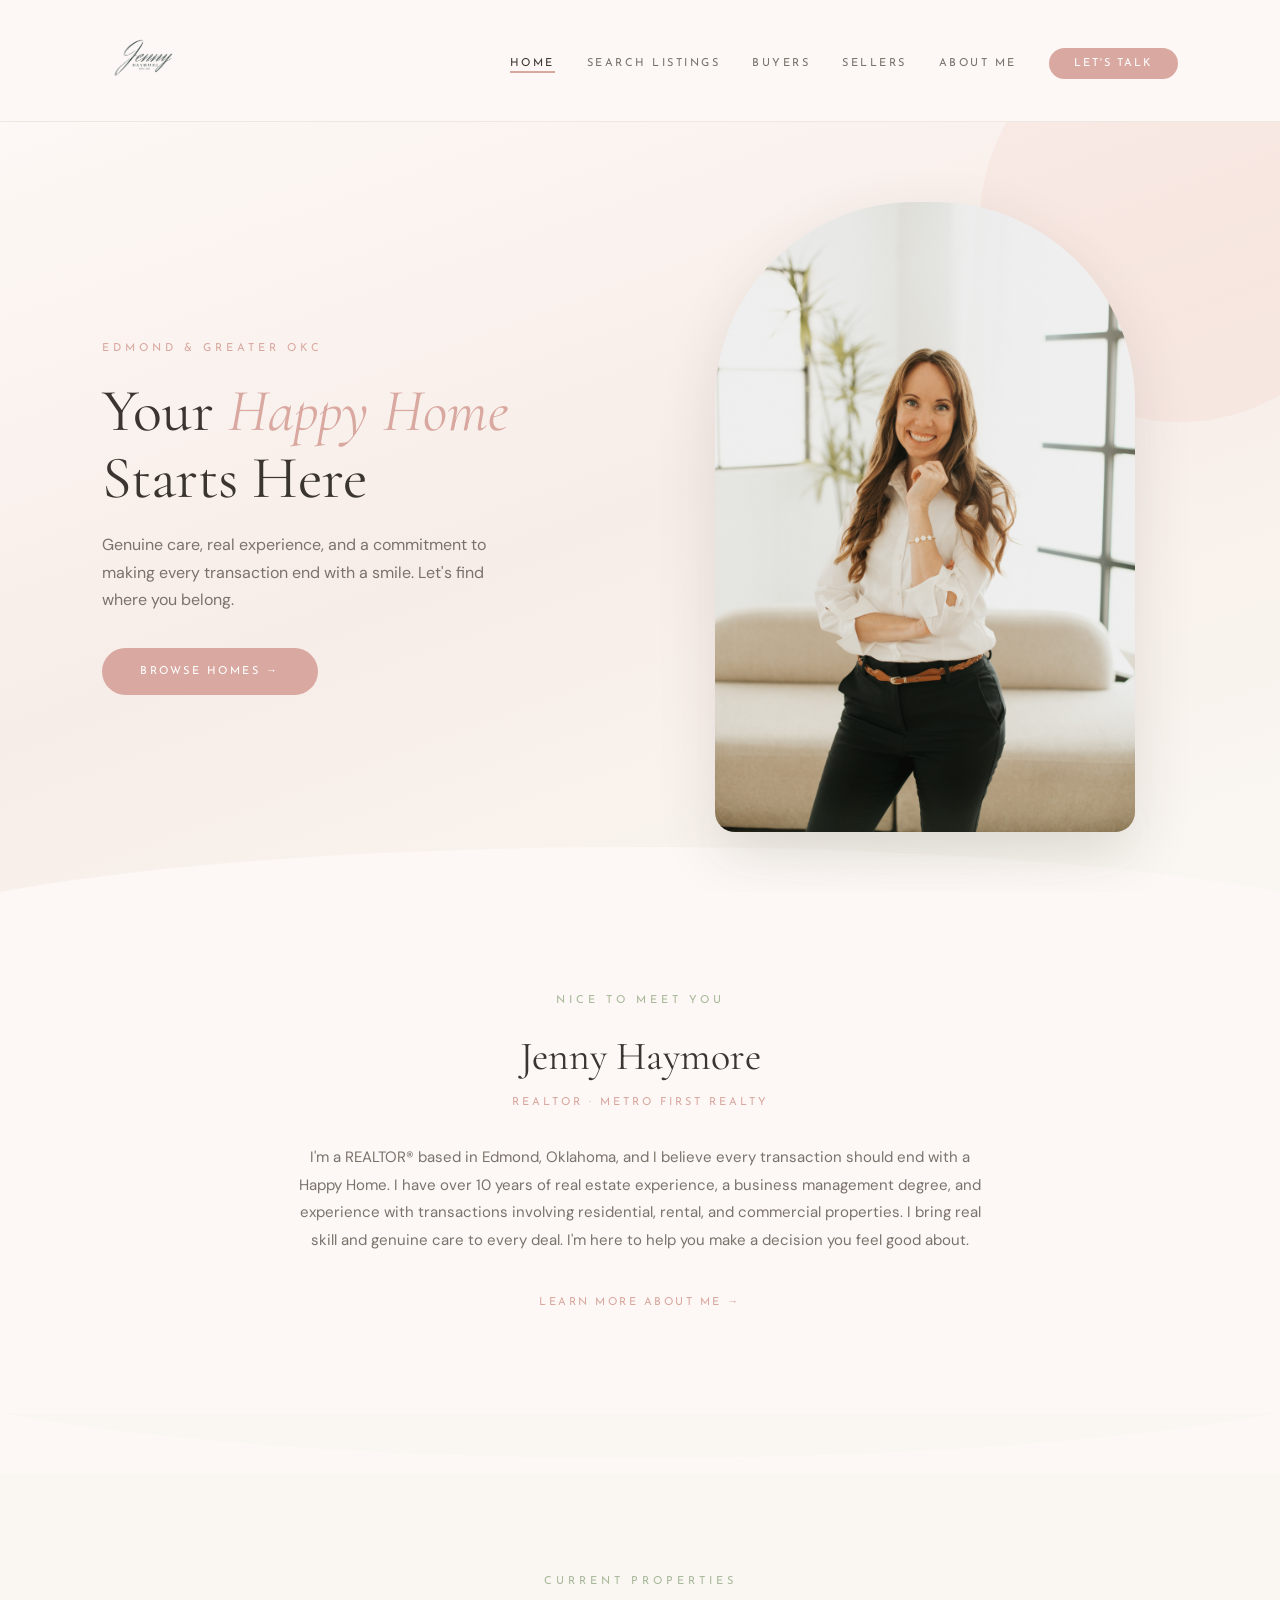
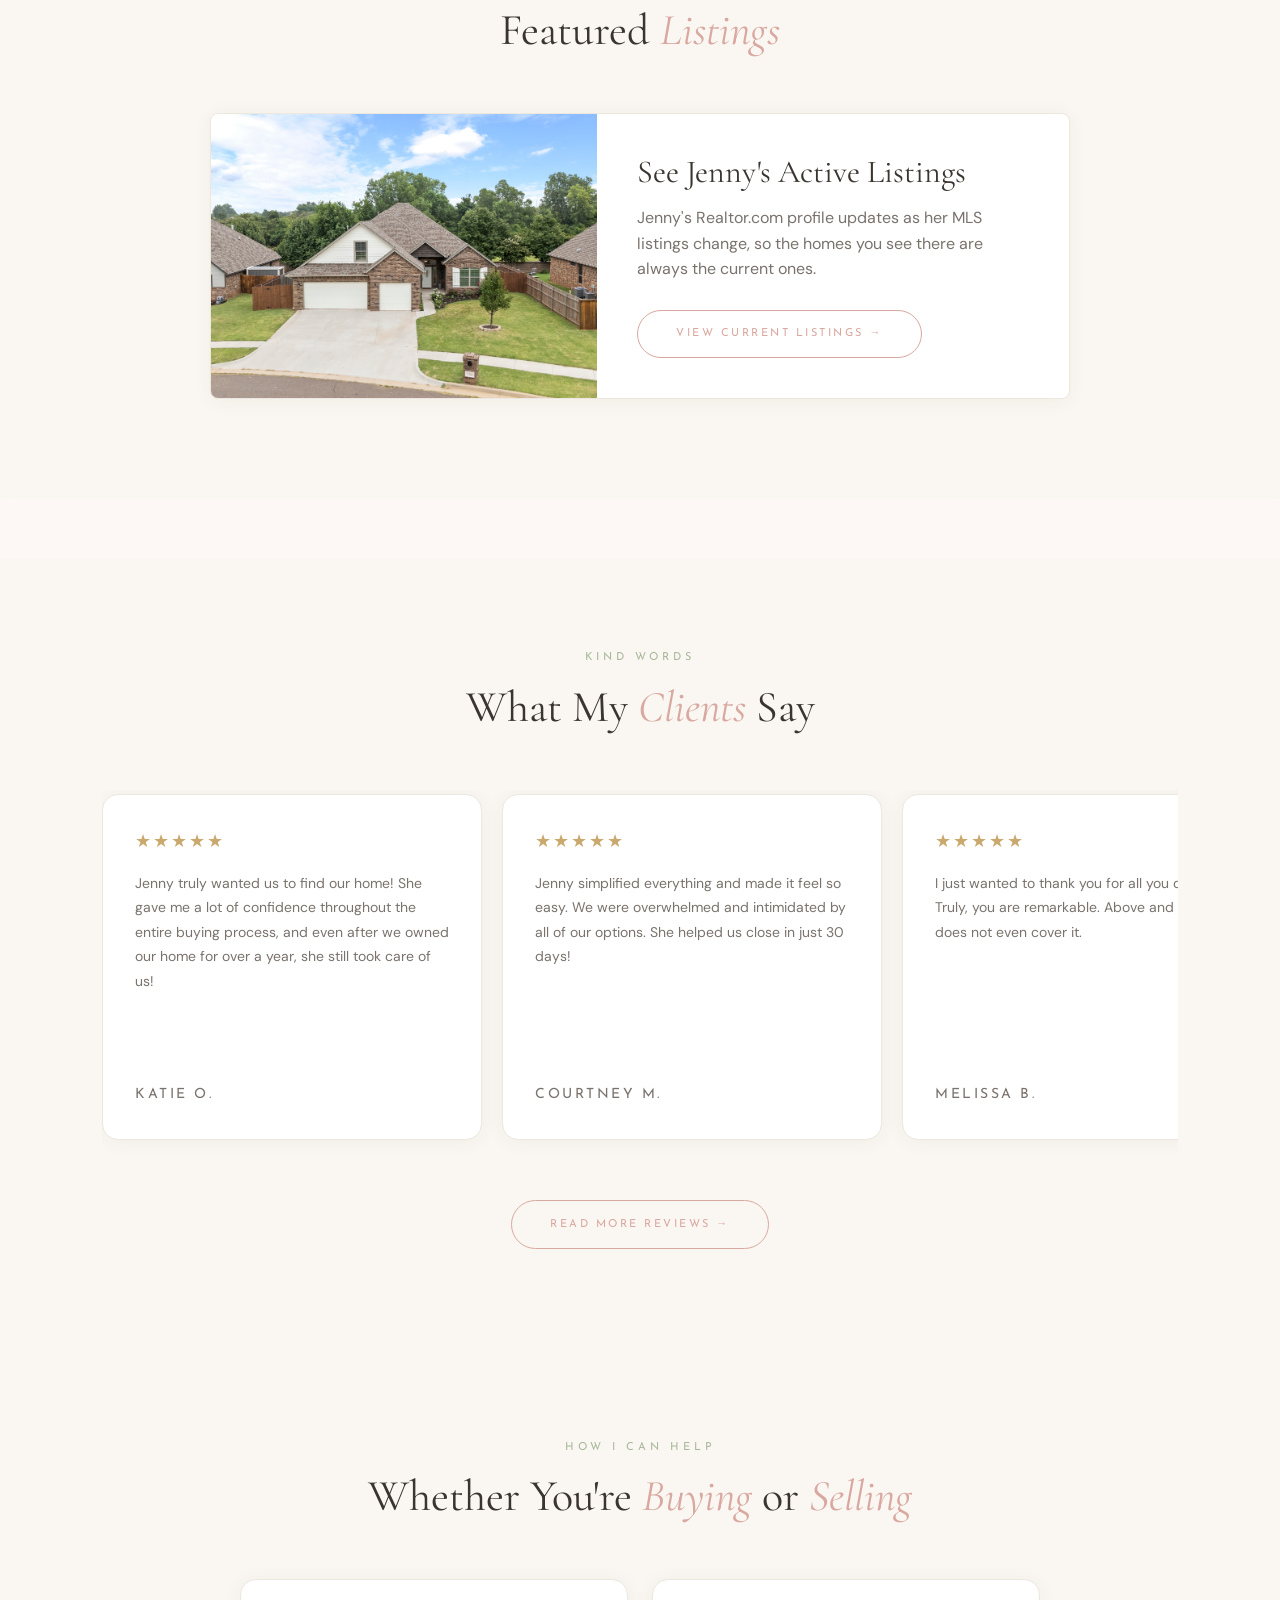
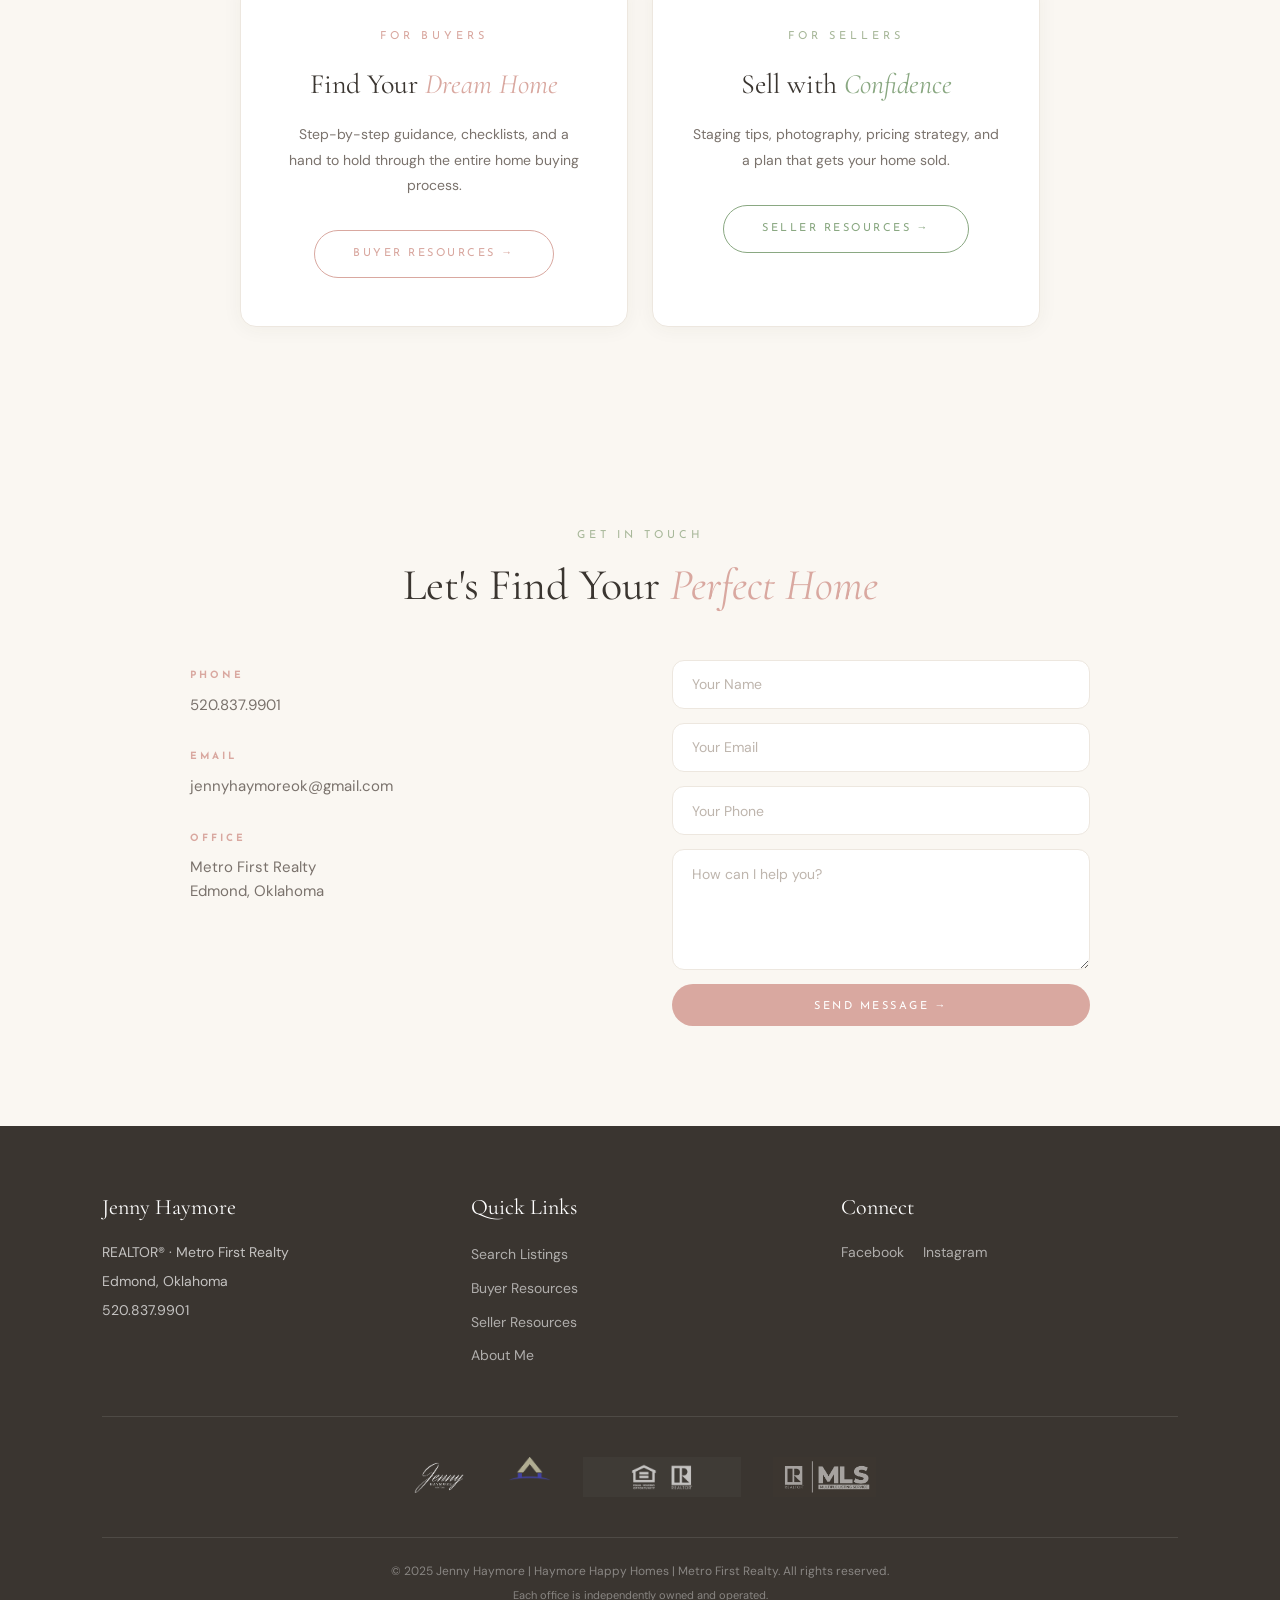
==== index.html @ 6234761d "Launch Happy Homes real estate website" ====
<!DOCTYPE html>
<html lang="en">
<head>
    <meta charset="UTF-8">
    <meta name="viewport" content="width=device-width, initial-scale=1.0">
    <title>Jenny Haymore | Haymore Happy Homes | Metro First Realty</title>
    <link rel="stylesheet" href="styles.css?v=8">
</head>
<body>

    <!-- Navigation -->
    <nav class="navbar">
        <div class="nav-container">
            <div class="logo">
                <img src="Design Guide/JENNY HAYMORE LOGO - 1.png" alt="Jenny Haymore Logo" class="logo-img">
            </div>
            <button class="hamburger" onclick="toggleMobileMenu()" aria-label="Menu">&#9776;</button>
            <ul class="nav-menu">
                <li><a href="index.html" class="active">Home</a></li>
                <li><a href="search.html">Search Listings</a></li>
                <li><a href="buyers.html">Buyers</a></li>
                <li><a href="sellers.html">Sellers</a></li>
                <li><a href="about.html">About Me</a></li>
                <li><a href="#contact" class="contact-btn">Let's Talk</a></li>
            </ul>
        </div>
    </nav>

    <!-- Hero -->
    <section class="hero">
        <div class="hero-content">
            <div class="hero-text">
                <p class="eyebrow">Edmond &amp; Greater OKC</p>
                <h1>Your <em>Happy Home</em> Starts Here</h1>
                <p class="tagline">Genuine care, real experience, and a commitment to making every transaction end with a smile. Let's find where you belong.</p>
                <a href="search.html" class="cta-button">Browse Homes &rarr;</a>
            </div>
            <div class="hero-image">
                <img src="Design Guide/IMG_7810.JPG" alt="Jenny Haymore" class="headshot">
            </div>
        </div>

        <!-- Curved divider -->
        <div class="curve-divider">
            <svg viewBox="0 0 1440 60" preserveAspectRatio="none">
                <path d="M0,60 C360,0 1080,0 1440,60 L1440,60 L0,60 Z" fill="var(--warm-white)"/>
            </svg>
        </div>
    </section>

    <!-- Bio / Intro -->
    <section class="bio-section">
        <div class="container">
            <div class="bio-content">
                <p class="eyebrow" style="color: var(--sage);">Nice to Meet You</p>
                <h2>Jenny Haymore</h2>
                <p class="subtitle">Realtor &middot; Metro First Realty</p>
                <p class="bio-text">
                    I'm a REALTOR&reg; based in Edmond, Oklahoma, and I believe every transaction
                    should end with a Happy Home. I have over 10 years of real estate experience, a business management degree,
                    and experience with transactions involving residential, rental, and commercial properties.
                    I bring real skill and genuine care to every deal. I'm here to help you make a decision you feel good about.
                </p>
                <a href="about.html" class="learn-more">Learn More About Me &rarr;</a>
            </div>
        </div>
    </section>

    <!-- Curve into listings -->
    <div class="curve-divider flip">
        <svg viewBox="0 0 1440 60" preserveAspectRatio="none">
            <path d="M0,60 C360,0 1080,0 1440,60 L1440,60 L0,60 Z" fill="var(--cream)"/>
        </svg>
    </div>

    <!-- Featured Listings -->
    <section class="featured-listings">
        <div class="container">
            <div class="section-heading">
                <p class="eyebrow" style="color: var(--sage);">Current Properties</p>
                <h2>Featured <em>Listings</em></h2>
            </div>
            <div class="live-listings-card">
                <img src="Design Guide/vibrant-heights-exterior.jpg" alt="A beautiful home exterior in Vibrant Heights">
                <div>
                    <h3>See Jenny's Active Listings</h3>
                    <p>Jenny's Realtor.com profile updates as her MLS listings change, so the homes you see there are always the current ones.</p>
                    <a href="https://www.realtor.com/realestateagents/___4136772#listings-and-sales" class="secondary-button" target="_blank" rel="noopener">View Current Listings &rarr;</a>
                </div>
            </div>
        </div>
    </section>

    <!-- Curve into testimonials -->
    <div class="curve-divider">
        <svg viewBox="0 0 1440 60" preserveAspectRatio="none">
            <path d="M0,0 C360,60 1080,60 1440,0 L1440,60 L0,60 Z" fill="var(--warm-white)"/>
        </svg>
    </div>

    <!-- Scrolling Reviews -->
    <section class="review-scroll-section">
        <div class="container">
            <div class="section-heading">
                <p class="eyebrow" style="color: var(--sage);">Kind Words</p>
                <h2>What My <em>Clients</em> Say</h2>
            </div>
            <div class="review-track" aria-label="Client reviews">
                <article class="review-card"><div class="stars">&#9733;&#9733;&#9733;&#9733;&#9733;</div><p>We had a really great experience working with Jenny. She was super helpful throughout the whole process and always made herself available when I had questions or needed advice. Buying and selling a home can be stressful, but she made everything so much easier.</p><p class="review-name">Derek D.</p></article>
                <article class="review-card"><div class="stars">&#9733;&#9733;&#9733;&#9733;&#9733;</div><p>Personable, reliable, and knowledgeable. Will help guide you through entire process.</p><p class="review-name">Michael Bridges</p></article>
                <article class="review-card"><div class="stars">&#9733;&#9733;&#9733;&#9733;&#9733;</div><p>Jenny is truly exceptional. She genuinely cares about her clients and always prioritizes their best interests. I worked with her as a lender on a transaction, and she was incredibly proactive and collaborative.</p><p class="review-name">Steve Carter</p></article>
                <article class="review-card"><div class="stars">&#9733;&#9733;&#9733;&#9733;&#9733;</div><p>We absolutely loved working with Jenny Haymore as our realtor! We've had many real estate transactions and hands down this was one of the best transactions we've had!! Jenny went above and beyond before, during and even after we closed.</p><p class="review-name">Heather E.</p></article>
                <article class="review-card"><div class="stars">&#9733;&#9733;&#9733;&#9733;&#9733;</div><p>AMAZING!! She was very professional while also being friendly. She went above and beyond for me and my family! We got a great price for our home and it only took 1 weekend!</p><p class="review-name">Paige Jacobsen</p></article>
                <article class="review-card"><div class="stars">&#9733;&#9733;&#9733;&#9733;&#9733;</div><p>If you need a great realtor, Jenny Haymore is the person you need. She is so professional and on top of everything that needs to be done. The BEST and most helpful realtor we have ever used.</p><p class="review-name">Susie Delano</p></article>
                <article class="review-card"><div class="stars">&#9733;&#9733;&#9733;&#9733;&#9733;</div><p>Jenny did an amazing job helping us buy our first home. She was very knowledgeable and helpful in each phase, from house searching and home inspections to closing. She made the process smooth and easy.</p><p class="review-name">Gavin Olsen</p></article>
                <article class="review-card"><div class="stars">&#9733;&#9733;&#9733;&#9733;&#9733;</div><p>If you're not working with Jenny to buy or sell, you are missing out! She listens, she remembers and she always followed through on her commitments. You will walk away with a great friend.</p><p class="review-name">Allison and Art C.</p></article>
                <article class="review-card"><div class="stars">&#9733;&#9733;&#9733;&#9733;&#9733;</div><p>We had such a great experience with Jenny Haymore as our realtor while selling our home. She was kind, knowledgeable, competent, ethical, reliable and professional. She made selling our home so easy.</p><p class="review-name">Aaron and Paula Wallace</p></article>
                <article class="review-card"><div class="stars">&#9733;&#9733;&#9733;&#9733;&#9733;</div><p>Jenny was fantastic to work with. We had a limited time frame to find a house and she worked hard to help us find a place that was perfect for us. She definitely had our best interest at heart.</p><p class="review-name">Paul Crawford</p></article>
            </div>
            <div class="reviews-link">
                <a href="https://www.realtor.com/realestateagents/5f623ed42abc2a0011a0c0c5#ratings-and-reviews" class="secondary-button" target="_blank" rel="noopener">Read More Reviews &rarr;</a>
            </div>
        </div>
    </section>

    <!-- Services Quick Links -->
    <section style="padding: 100px 0; background: var(--cream);">
        <div class="container">
            <div class="section-heading">
                <p class="eyebrow" style="color: var(--sage);">How I Can Help</p>
                <h2>Whether You're <em>Buying</em> or <em>Selling</em></h2>
            </div>
            <div style="display: grid; grid-template-columns: repeat(auto-fit, minmax(320px, 1fr)); gap: 1.5rem; max-width: 800px; margin: 0 auto;">
                <div style="background: white; border-radius: 16px; padding: 3rem 2.5rem; text-align: center; border: 1px solid var(--border); box-shadow: 0 2px 20px rgba(58,53,48,0.05); transition: transform 0.3s ease;" onmouseover="this.style.transform='translateY(-4px)'" onmouseout="this.style.transform='translateY(0)'">
                    <p class="eyebrow" style="color: var(--dusty-rose); margin-bottom: 16px;">For Buyers</p>
                    <h3 style="font-family: 'Cormorant Garamond', serif; font-size: 28px; font-weight: 400; color: var(--charcoal); margin-bottom: 1rem;">Find Your <em style="color: var(--dusty-rose); font-style: italic;">Dream Home</em></h3>
                    <p style="font-size: 14px; color: var(--warm-gray); line-height: 1.8; margin-bottom: 2rem;">Step-by-step guidance, checklists, and a hand to hold through the entire home buying process.</p>
                    <a href="buyers.html" class="secondary-button">Buyer Resources &rarr;</a>
                </div>
                <div style="background: white; border-radius: 16px; padding: 3rem 2.5rem; text-align: center; border: 1px solid var(--border); box-shadow: 0 2px 20px rgba(58,53,48,0.05); transition: transform 0.3s ease;" onmouseover="this.style.transform='translateY(-4px)'" onmouseout="this.style.transform='translateY(0)'">
                    <p class="eyebrow" style="color: var(--sage); margin-bottom: 16px;">For Sellers</p>
                    <h3 style="font-family: 'Cormorant Garamond', serif; font-size: 28px; font-weight: 400; color: var(--charcoal); margin-bottom: 1rem;">Sell with <em style="color: var(--sage-dark); font-style: italic;">Confidence</em></h3>
                    <p style="font-size: 14px; color: var(--warm-gray); line-height: 1.8; margin-bottom: 2rem;">Staging tips, photography, pricing strategy, and a plan that gets your home sold.</p>
                    <a href="sellers.html" class="secondary-button" style="color: var(--sage-dark); border-color: var(--sage-dark);">Seller Resources &rarr;</a>
                </div>
            </div>
        </div>
    </section>

    <!-- Contact -->
    <section class="contact" id="contact">
        <div class="container">
            <div class="section-heading">
                <p class="eyebrow" style="color: var(--sage);">Get in Touch</p>
                <h2>Let's Find Your <em>Perfect Home</em></h2>
            </div>
            <div class="contact-grid">
                <div class="contact-info">
                    <div class="contact-item">
                        <h3>Phone</h3>
                        <a href="tel:5208379901">520.837.9901</a>
                    </div>
                    <div class="contact-item">
                        <h3>Email</h3>
                        <a href="mailto:jennyhaymoreok@gmail.com">jennyhaymoreok@gmail.com</a>
                    </div>
                    <div class="contact-item">
                        <h3>Office</h3>
                        <p>Metro First Realty<br>Edmond, Oklahoma</p>
                    </div>
                </div>
                <div class="contact-form">
                    <form action="https://formsubmit.co/jennyhaymoreok@gmail.com" method="POST">
                        <input type="hidden" name="_subject" value="New Haymore Happy Homes website inquiry">
                        <input type="hidden" name="_template" value="table">
                        <input type="text" name="name" placeholder="Your Name" required>
                        <input type="email" name="email" placeholder="Your Email" required>
                        <input type="tel" name="phone" placeholder="Your Phone">
                        <textarea name="message" placeholder="How can I help you?" rows="5" required></textarea>
                        <button type="submit" class="cta-button">Send Message &rarr;</button>
                    </form>
                </div>
            </div>
        </div>
    </section>

    <!-- Footer -->
    <footer>
        <div class="container">
            <div class="footer-content">
                <div class="footer-section">
                    <h4>Jenny Haymore</h4>
                    <p>REALTOR&reg; &middot; Metro First Realty</p>
                    <p>Edmond, Oklahoma</p>
                    <p>520.837.9901</p>
                </div>
                <div class="footer-section">
                    <h4>Quick Links</h4>
                    <ul>
                        <li><a href="search.html">Search Listings</a></li>
                        <li><a href="buyers.html">Buyer Resources</a></li>
                        <li><a href="sellers.html">Seller Resources</a></li>
                        <li><a href="about.html">About Me</a></li>
                    </ul>
                </div>
                <div class="footer-section">
                    <h4>Connect</h4>
                    <div class="social-links">
                        <a href="https://www.facebook.com/HappyHomesOK" target="_blank" rel="noopener">Facebook</a>
                        <a href="https://www.instagram.com/jennyhaymore/" target="_blank" rel="noopener">Instagram</a>
                    </div>
                </div>
            </div>
            <div class="footer-logos">
                <img src="Design Guide/JENNY HAYMORE LOGO - 1.png" alt="Jenny Haymore" class="footer-logo footer-brand-logo">
                <img src="Design Guide/Metro First Realty Image.png" alt="Metro First Realty" class="footer-logo">
                <img src="Design Guide/realtor logos.jpg" alt="Realtor Logos" class="footer-logo">
                <img src="Design Guide/MLS Realtor Logo.jpg" alt="MLS Realtor" class="footer-logo">
            </div>
            <div class="footer-bottom">
                <p>&copy; 2025 Jenny Haymore | Haymore Happy Homes | Metro First Realty. All rights reserved.</p>
                <p class="disclaimer">Each office is independently owned and operated.</p>
            </div>
        </div>
    </footer>

    <script src="script.js?v=4"></script>
</body>
</html>
---- styles.css ----
/* ═══════════════════════════════════════════════════
   JENNY HAYMORE — HAYMORE HAPPY HOMES
   Global Styles
   ═══════════════════════════════════════════════════ */

@import url('https://fonts.googleapis.com/css2?family=Cormorant+Garamond:ital,wght@0,300;0,400;0,500;0,600;1,300;1,400&family=DM+Sans:wght@300;400;500;600&family=Josefin+Sans:wght@300;400;600&display=swap');

*, *::before, *::after {
    box-sizing: border-box;
    margin: 0;
    padding: 0;
}

:root {
    --warm-white: #FDF8F5;
    --blush: #F2C8BE;
    --dusty-rose: #D9A8A0;
    --dusty-rose-dark: #C4908A;
    --sage: #A8B89A;
    --sage-dark: #8AA882;
    --charcoal: #3A3530;
    --warm-gray: #7A726C;
    --gold: #C9A96E;
    --cream: #FAF7F2;
    --border: #EDE7DF;
}

html {
    scroll-behavior: smooth;
}

body {
    font-family: 'DM Sans', sans-serif;
    color: var(--charcoal);
    line-height: 1.6;
    background-color: var(--warm-white);
}

img {
    max-width: 100%;
    height: auto;
}

/* ── UTILITY ── */
.container {
    max-width: 1140px;
    margin: 0 auto;
    padding: 0 2rem;
}

.eyebrow {
    font-family: 'Josefin Sans', sans-serif;
    font-size: 11px;
    letter-spacing: 4px;
    text-transform: uppercase;
    color: var(--dusty-rose);
    margin-bottom: 14px;
}

.section-pad {
    padding: 100px 0;
}

/* ── NAVIGATION ── */
.navbar {
    background: rgba(253, 248, 245, 0.97);
    backdrop-filter: blur(12px);
    -webkit-backdrop-filter: blur(12px);
    position: sticky;
    top: 0;
    z-index: 100;
    padding: 0;
    border-bottom: 1px solid var(--border);
    transition: box-shadow 0.3s ease;
}

.navbar.scrolled {
    box-shadow: 0 4px 20px rgba(58, 53, 48, 0.08);
}

.nav-container {
    max-width: 1140px;
    margin: 0 auto;
    display: flex;
    justify-content: space-between;
    align-items: center;
    padding: 0.9rem 2rem;
}

.logo-img {
    height: 85px;
    width: auto;
}

.nav-menu {
    display: flex;
    list-style: none;
    gap: 2rem;
    align-items: center;
}

.nav-menu a {
    text-decoration: none;
    font-family: 'Josefin Sans', sans-serif;
    font-size: 11px;
    font-weight: 400;
    letter-spacing: 2.5px;
    text-transform: uppercase;
    color: var(--warm-gray);
    transition: color 0.3s ease;
    position: relative;
}

.nav-menu a::after {
    content: '';
    position: absolute;
    bottom: -4px;
    left: 0;
    width: 0;
    height: 1.5px;
    background: var(--dusty-rose);
    transition: width 0.3s ease;
}

.nav-menu a:hover::after,
.nav-menu a.active::after {
    width: 100%;
}

.nav-menu a:hover,
.nav-menu a.active {
    color: var(--charcoal);
}

.contact-btn {
    background: var(--dusty-rose) !important;
    color: white !important;
    padding: 0.65rem 1.6rem !important;
    border-radius: 50px !important;
    letter-spacing: 2px !important;
    transition: background-color 0.3s ease, transform 0.2s ease !important;
}

.contact-btn::after {
    display: none !important;
}

.contact-btn:hover {
    background: var(--dusty-rose-dark) !important;
    transform: translateY(-1px);
}

/* ── BUTTONS ── */
.cta-button {
    display: inline-block;
    background: var(--dusty-rose);
    color: white;
    padding: 0.9rem 2.4rem;
    text-decoration: none;
    border-radius: 50px;
    font-family: 'Josefin Sans', sans-serif;
    font-size: 11px;
    letter-spacing: 2.5px;
    text-transform: uppercase;
    transition: all 0.3s ease;
    border: none;
    cursor: pointer;
}

.cta-button:hover {
    background: var(--dusty-rose-dark);
    transform: translateY(-2px);
    box-shadow: 0 6px 20px rgba(217, 168, 160, 0.35);
}

.secondary-button {
    display: inline-block;
    background: transparent;
    color: var(--dusty-rose);
    padding: 0.9rem 2.4rem;
    text-decoration: none;
    border-radius: 50px;
    font-family: 'Josefin Sans', sans-serif;
    font-size: 11px;
    letter-spacing: 2.5px;
    text-transform: uppercase;
    border: 1.5px solid var(--dusty-rose);
    transition: all 0.3s ease;
}

.secondary-button:hover {
    background: var(--dusty-rose);
    color: white;
    transform: translateY(-2px);
}

.sage-button {
    background: var(--sage);
}

.sage-button:hover {
    background: var(--sage-dark);
    box-shadow: 0 6px 20px rgba(168, 184, 154, 0.35);
}

/* ── SECTION HEADINGS ── */
.section-heading {
    text-align: center;
    margin-bottom: 3.5rem;
}

.section-heading .eyebrow {
    color: var(--sage);
}

.section-heading h2 {
    font-family: 'Cormorant Garamond', serif;
    font-size: clamp(32px, 4vw, 44px);
    font-weight: 400;
    color: var(--charcoal);
    line-height: 1.2;
}

.section-heading h2 em {
    font-style: italic;
    color: var(--dusty-rose);
}

/* ── CURVED SECTION DIVIDERS ── */
.curve-divider {
    width: 100%;
    line-height: 0;
    overflow: hidden;
}

.curve-divider svg {
    display: block;
    width: 100%;
    height: 60px;
}

.curve-divider.flip svg {
    transform: scaleY(-1);
}

/* ── HERO (HOME) ── */
.hero {
    background: linear-gradient(160deg, var(--warm-white) 0%, #F7EDE8 50%, var(--cream) 100%);
    padding: 80px 0 0;
    position: relative;
    overflow: hidden;
}

.hero::before {
    content: '';
    position: absolute;
    top: -100px;
    right: -100px;
    width: 400px;
    height: 400px;
    border-radius: 50%;
    background: var(--blush);
    opacity: 0.2;
}

.hero-content {
    max-width: 1140px;
    margin: 0 auto;
    padding: 0 2rem;
    display: grid;
    grid-template-columns: 1fr 1fr;
    gap: 4rem;
    align-items: center;
}

.hero-text .eyebrow {
    margin-bottom: 20px;
}

.hero-text h1 {
    font-family: 'Cormorant Garamond', serif;
    font-size: clamp(38px, 5vw, 60px);
    font-weight: 400;
    color: var(--charcoal);
    line-height: 1.12;
    margin-bottom: 1.2rem;
}

.hero-text h1 em {
    font-style: italic;
    color: var(--dusty-rose);
}

.hero-text .tagline {
    font-size: 16px;
    color: var(--warm-gray);
    margin-bottom: 2.2rem;
    line-height: 1.7;
    max-width: 420px;
}

.hero-image {
    position: relative;
    display: flex;
    justify-content: center;
}

.hero-image .headshot {
    width: 100%;
    max-width: 420px;
    border-radius: 200px 200px 20px 20px;
    box-shadow: 0 20px 60px rgba(58, 53, 48, 0.12);
    object-fit: cover;
}

.hero-image::before {
    content: '';
    position: absolute;
    bottom: -20px;
    left: 50%;
    transform: translateX(-50%);
    width: 80%;
    height: 40px;
    background: var(--sage);
    opacity: 0.15;
    border-radius: 50%;
    filter: blur(20px);
}

/* ── BIO SECTION (HOME) ── */
.bio-section {
    padding: 100px 0;
    background: var(--warm-white);
}

.bio-content {
    text-align: center;
    max-width: 700px;
    margin: 0 auto;
}

.bio-content h2 {
    font-family: 'Cormorant Garamond', serif;
    font-size: 40px;
    font-weight: 400;
    color: var(--charcoal);
    margin-bottom: 0.4rem;
}

.bio-content .subtitle {
    font-family: 'Josefin Sans', sans-serif;
    font-size: 11px;
    letter-spacing: 3px;
    text-transform: uppercase;
    color: var(--dusty-rose);
    margin-bottom: 2rem;
}

.bio-content .bio-text {
    font-size: 15px;
    line-height: 1.85;
    color: var(--warm-gray);
    margin-bottom: 2rem;
}

.learn-more {
    font-family: 'Josefin Sans', sans-serif;
    font-size: 11px;
    letter-spacing: 2.5px;
    text-transform: uppercase;
    color: var(--dusty-rose);
    text-decoration: none;
    transition: color 0.3s ease;
}

.learn-more:hover {
    color: var(--dusty-rose-dark);
}

/* ── FEATURED LISTINGS ── */
.featured-listings {
    padding: 100px 0;
    background: var(--cream);
}

.listings-grid {
    display: grid;
    grid-template-columns: repeat(auto-fit, minmax(320px, 1fr));
    gap: 1.5rem;
    margin-bottom: 3rem;
}

.listing-card {
    background: white;
    border-radius: 16px;
    overflow: hidden;
    box-shadow: 0 2px 20px rgba(58, 53, 48, 0.06);
    border: 1px solid var(--border);
    transition: transform 0.3s ease, box-shadow 0.3s ease;
}

.listing-card:hover {
    transform: translateY(-6px);
    box-shadow: 0 12px 32px rgba(58, 53, 48, 0.1);
}

.listing-card img {
    width: 100%;
    height: 240px;
    object-fit: cover;
}

.listing-info {
    padding: 1.5rem;
}

.listing-info h3 {
    font-family: 'Cormorant Garamond', serif;
    font-size: 28px;
    font-weight: 500;
    color: var(--charcoal);
    margin-bottom: 0.3rem;
}

.listing-address {
    font-size: 14px;
    color: var(--warm-gray);
    margin-bottom: 0.3rem;
}

.listing-details {
    font-family: 'Josefin Sans', sans-serif;
    font-size: 10px;
    letter-spacing: 2px;
    text-transform: uppercase;
    color: var(--dusty-rose);
}

.live-listings-card {
    display: grid;
    grid-template-columns: minmax(0, 0.9fr) minmax(280px, 1.1fr);
    max-width: 860px;
    margin: 0 auto;
    overflow: hidden;
    background: white;
    border: 1px solid var(--border);
    border-radius: 8px;
    box-shadow: 0 2px 20px rgba(58, 53, 48, 0.05);
}

.live-listings-card img {
    width: 100%;
    height: 100%;
    min-height: 280px;
    object-fit: cover;
}

.live-listings-card > div {
    display: flex;
    flex-direction: column;
    align-items: flex-start;
    justify-content: center;
    padding: 2.5rem;
}

.live-listings-card h3 {
    font-family: 'Cormorant Garamond', serif;
    font-size: 32px;
    font-weight: 400;
    line-height: 1.1;
    margin-bottom: 1rem;
}

.live-listings-card p {
    color: var(--warm-gray);
    margin-bottom: 1.75rem;
}

.view-all {
    text-align: center;
}

/* ── TESTIMONIALS ── */
.testimonials {
    padding: 100px 0;
    background: var(--warm-white);
}

.testimonials-grid {
    display: grid;
    grid-template-columns: repeat(auto-fit, minmax(300px, 1fr));
    gap: 1.5rem;
}

.testimonial-card {
    background: white;
    padding: 2.5rem;
    border-radius: 16px;
    box-shadow: 0 2px 20px rgba(58, 53, 48, 0.05);
    border: 1px solid var(--border);
    position: relative;
}

.testimonial-card::before {
    content: '\201C';
    font-family: 'Cormorant Garamond', serif;
    font-size: 80px;
    color: var(--blush);
    position: absolute;
    top: 10px;
    left: 20px;
    line-height: 1;
}

.stars {
    color: var(--gold);
    font-size: 1.1rem;
    margin-bottom: 1rem;
    letter-spacing: 2px;
}

.testimonial-text {
    font-size: 15px;
    line-height: 1.8;
    color: var(--warm-gray);
    margin-bottom: 1.2rem;
    font-style: italic;
    position: relative;
    z-index: 1;
}

.client-name {
    font-family: 'Josefin Sans', sans-serif;
    font-size: 11px;
    letter-spacing: 2px;
    text-transform: uppercase;
    color: var(--dusty-rose);
    text-align: right;
}

/* ── SCROLLING REVIEWS ── */
.review-scroll-section {
    padding: 90px 0;
    background: var(--cream);
    overflow: hidden;
}

.review-scroll-section.alt {
    background: var(--warm-white);
}

.review-track {
    display: flex;
    gap: 1.25rem;
    overflow-x: auto;
    overscroll-behavior-x: contain;
    scroll-snap-type: x mandatory;
    padding: 0.25rem 0.25rem 1.25rem;
    scrollbar-color: var(--dusty-rose) transparent;
}

.review-track::-webkit-scrollbar {
    height: 8px;
}

.review-track::-webkit-scrollbar-track {
    background: transparent;
}

.review-track::-webkit-scrollbar-thumb {
    background: var(--dusty-rose);
    border-radius: 999px;
}

.review-card {
    flex: 0 0 min(380px, 86vw);
    scroll-snap-align: start;
    background: white;
    border: 1px solid var(--border);
    border-radius: 16px;
    box-shadow: 0 2px 20px rgba(58, 53, 48, 0.05);
    padding: 2rem;
    display: flex;
    flex-direction: column;
    gap: 1rem;
}

.review-card .stars {
    margin-bottom: 0;
}

.review-card p {
    font-size: 14px;
    line-height: 1.75;
    color: var(--warm-gray);
}

.review-name {
    font-family: 'Josefin Sans', sans-serif;
    font-size: 10px;
    letter-spacing: 2.5px;
    text-transform: uppercase;
    color: var(--dusty-rose);
    margin-top: auto;
}

.reviews-link {
    text-align: center;
    margin-top: 2.5rem;
}

/* ── CONTACT SECTION ── */
.contact {
    padding: 100px 0;
    background: var(--cream);
}

.contact .section-heading {
    margin-bottom: 3rem;
}

.contact-grid {
    display: grid;
    grid-template-columns: 1fr 1fr;
    gap: 4rem;
    max-width: 900px;
    margin: 0 auto;
}

.contact-info {
    display: flex;
    flex-direction: column;
    gap: 2rem;
    padding-top: 0.5rem;
}

.contact-item h3 {
    font-family: 'Josefin Sans', sans-serif;
    font-size: 10px;
    letter-spacing: 3px;
    text-transform: uppercase;
    color: var(--dusty-rose);
    margin-bottom: 0.5rem;
}

.contact-item p,
.contact-item a {
    color: var(--warm-gray);
    font-size: 15px;
    line-height: 1.6;
    text-decoration: none;
}

.contact-item a:hover {
    color: var(--dusty-rose);
}

.contact-form form {
    display: flex;
    flex-direction: column;
    gap: 0.9rem;
}

.contact-form input,
.contact-form textarea {
    padding: 0.9rem 1.2rem;
    border: 1.5px solid var(--border);
    border-radius: 12px;
    font-size: 14px;
    font-family: 'DM Sans', sans-serif;
    background: white;
    color: var(--charcoal);
    transition: border-color 0.3s ease, box-shadow 0.3s ease;
}

.contact-form button {
    cursor: pointer;
}

.contact-form input:focus,
.contact-form textarea:focus {
    outline: none;
    border-color: var(--dusty-rose);
    box-shadow: 0 0 0 3px rgba(217, 168, 160, 0.15);
}

.contact-form input::placeholder,
.contact-form textarea::placeholder {
    color: #BEB5AD;
}

/* ── FOOTER ── */
footer {
    background: var(--charcoal);
    color: rgba(255, 255, 255, 0.7);
    padding: 4rem 2rem 1.5rem;
}

.footer-content {
    display: grid;
    grid-template-columns: repeat(auto-fit, minmax(220px, 1fr));
    gap: 2rem;
    margin-bottom: 2.5rem;
}

.footer-section h4 {
    font-family: 'Cormorant Garamond', serif;
    font-size: 22px;
    font-weight: 400;
    color: white;
    margin-bottom: 1rem;
}

.footer-section p {
    font-size: 14px;
    line-height: 1.7;
    margin-bottom: 0.3rem;
}

.footer-section ul {
    list-style: none;
}

.footer-section ul li {
    margin-bottom: 0.5rem;
}

.footer-section a {
    color: rgba(255, 255, 255, 0.6);
    text-decoration: none;
    font-size: 14px;
    transition: color 0.3s ease;
}

.footer-section a:hover {
    color: var(--blush);
}

.social-links {
    display: flex;
    gap: 1.2rem;
}

.footer-logos {
    display: flex;
    align-items: center;
    justify-content: center;
    gap: 2rem;
    padding: 1.5rem 0;
    border-top: 1px solid rgba(255, 255, 255, 0.1);
    border-bottom: 1px solid rgba(255, 255, 255, 0.1);
    margin-bottom: 1.5rem;
    flex-wrap: wrap;
}

.footer-logo {
    height: 40px;
    width: auto;
    object-fit: contain;
    filter: invert(1);
    mix-blend-mode: screen;
    opacity: 0.7;
    transition: opacity 0.3s ease;
}

.footer-logo:hover {
    opacity: 0.8;
}

.footer-brand-logo {
    height: 72px;
    filter: brightness(0) invert(1);
    mix-blend-mode: normal;
    opacity: 0.9;
}

.footer-bottom {
    text-align: center;
    font-size: 12px;
    color: rgba(255, 255, 255, 0.4);
}

.footer-bottom .disclaimer {
    margin-top: 0.4rem;
    font-size: 11px;
}

/* ── PAGE HERO (inner pages) ── */
.page-hero {
    height: 320px;
    display: flex;
    align-items: center;
    justify-content: center;
    text-align: center;
    position: relative;
    background-size: cover;
    background-position: center;
}

.page-hero::before {
    content: '';
    position: absolute;
    inset: 0;
    background: linear-gradient(135deg, rgba(58, 53, 48, 0.55), rgba(58, 53, 48, 0.4));
}

.page-hero-content {
    position: relative;
    z-index: 1;
}

.page-hero h1 {
    font-family: 'Cormorant Garamond', serif;
    font-size: clamp(36px, 5vw, 54px);
    font-weight: 400;
    color: white;
    margin-bottom: 0.5rem;
    letter-spacing: 0.5px;
}

.page-hero p {
    font-family: 'Cormorant Garamond', serif;
    font-size: 20px;
    font-style: italic;
    color: rgba(255, 255, 255, 0.8);
}

/* ── FEATURED TESTIMONIAL (sidebar) ── */
.featured-testimonial {
    background: white;
    border-radius: 16px;
    padding: 2rem;
    border-left: 3px solid var(--sage);
    box-shadow: 0 2px 20px rgba(58, 53, 48, 0.05);
    position: sticky;
    top: 100px;
}

.featured-testimonial .stars {
    color: var(--gold);
    font-size: 1rem;
    margin-bottom: 1rem;
}

.featured-testimonial p {
    font-size: 14px;
    line-height: 1.8;
    color: var(--warm-gray);
    font-style: italic;
    margin-bottom: 1rem;
}

.featured-testimonial span {
    font-family: 'Josefin Sans', sans-serif;
    font-size: 10px;
    letter-spacing: 2px;
    text-transform: uppercase;
    color: var(--sage-dark);
}

/* ── HAMBURGER ── */
.hamburger {
    display: none;
    background: none;
    border: none;
    font-size: 1.5rem;
    cursor: pointer;
    color: var(--charcoal);
    padding: 0.25rem 0.5rem;
}

/* ── RESPONSIVE ── */
@media (max-width: 900px) {
    .hero-content {
        grid-template-columns: 1fr;
        text-align: center;
        gap: 3rem;
    }

    .hero-text .tagline {
        margin-left: auto;
        margin-right: auto;
    }

    .hero-text .cta-button {
        margin: 0 auto;
    }

    .hero-image .headshot {
        max-width: 320px;
    }

    .contact-grid {
        grid-template-columns: 1fr;
        gap: 3rem;
    }
}

@media (max-width: 768px) {
    .container {
        padding: 0 1.25rem;
    }

    .nav-container {
        padding: 0.7rem 1.25rem;
    }

    .logo-img {
        height: 70px;
    }

    .hamburger {
        display: block;
    }

    .nav-menu {
        display: none;
        flex-direction: column;
        gap: 0;
        position: absolute;
        top: 100%;
        left: 0;
        width: 100%;
        background: var(--warm-white);
        box-shadow: 0 8px 24px rgba(58, 53, 48, 0.08);
        padding: 1rem 0;
        border-top: 1px solid var(--border);
    }

    .nav-menu.open {
        display: flex;
    }

    .nav-menu li {
        padding: 0.85rem 2rem;
    }

    .nav-menu a::after {
        display: none;
    }

    .contact-btn {
        margin: 0.5rem 2rem !important;
        display: inline-block !important;
        text-align: center;
    }

    .navbar {
        position: relative;
    }

    .hero {
        padding: 50px 0 0;
    }

    .hero-text h1 {
        font-size: 36px;
    }

    .section-pad {
        padding: 70px 0;
    }

    .listings-grid,
    .testimonials-grid {
        grid-template-columns: 1fr;
    }

    .live-listings-card {
        grid-template-columns: 1fr;
    }

    .live-listings-card img {
        height: 220px;
        min-height: 0;
    }

    .live-listings-card > div {
        padding: 2rem 1.5rem;
    }

    .live-listings-card h3 {
        font-size: 30px;
    }

    .review-scroll-section {
        padding: 70px 0;
    }

    .review-track {
        margin-right: -1.25rem;
        padding-right: 1.25rem;
        gap: 1rem;
    }

    .review-card {
        flex-basis: min(82vw, 340px);
        padding: 1.5rem;
    }

    .contact {
        padding: 70px 0;
    }
}
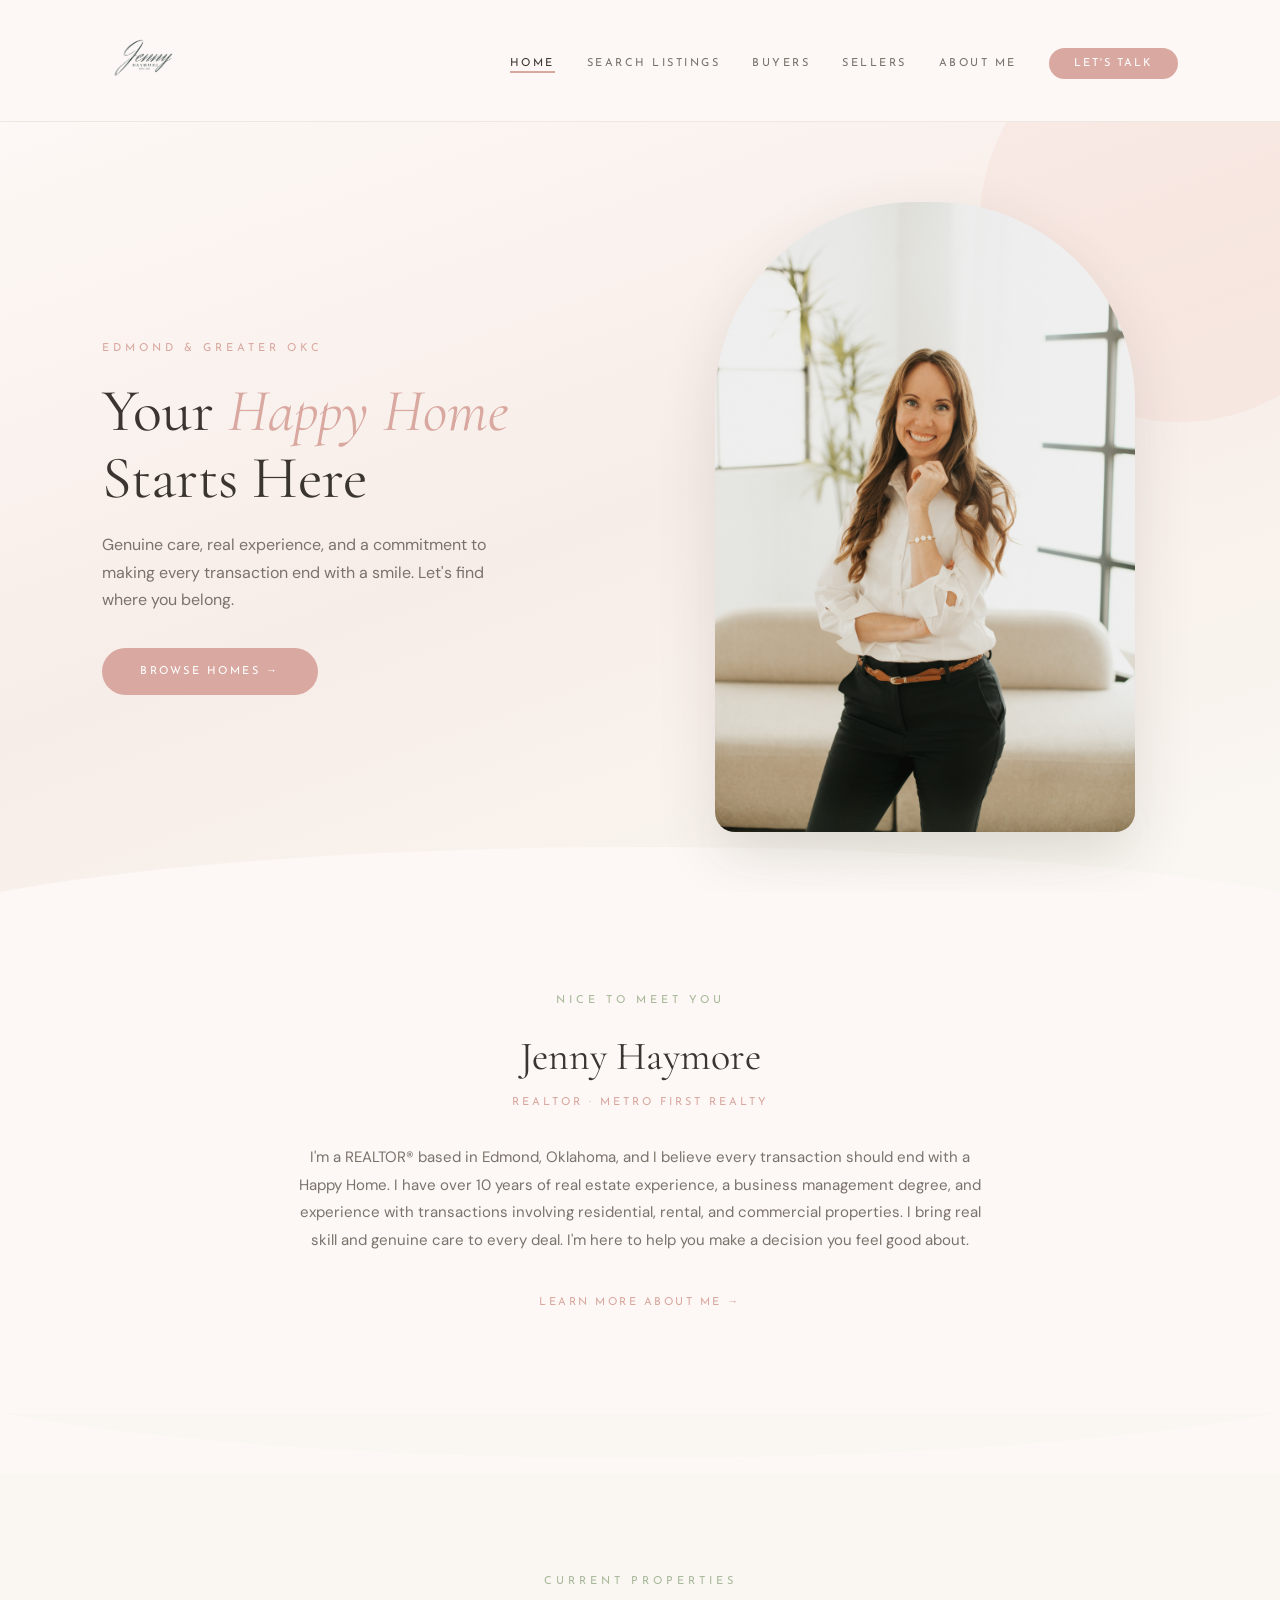
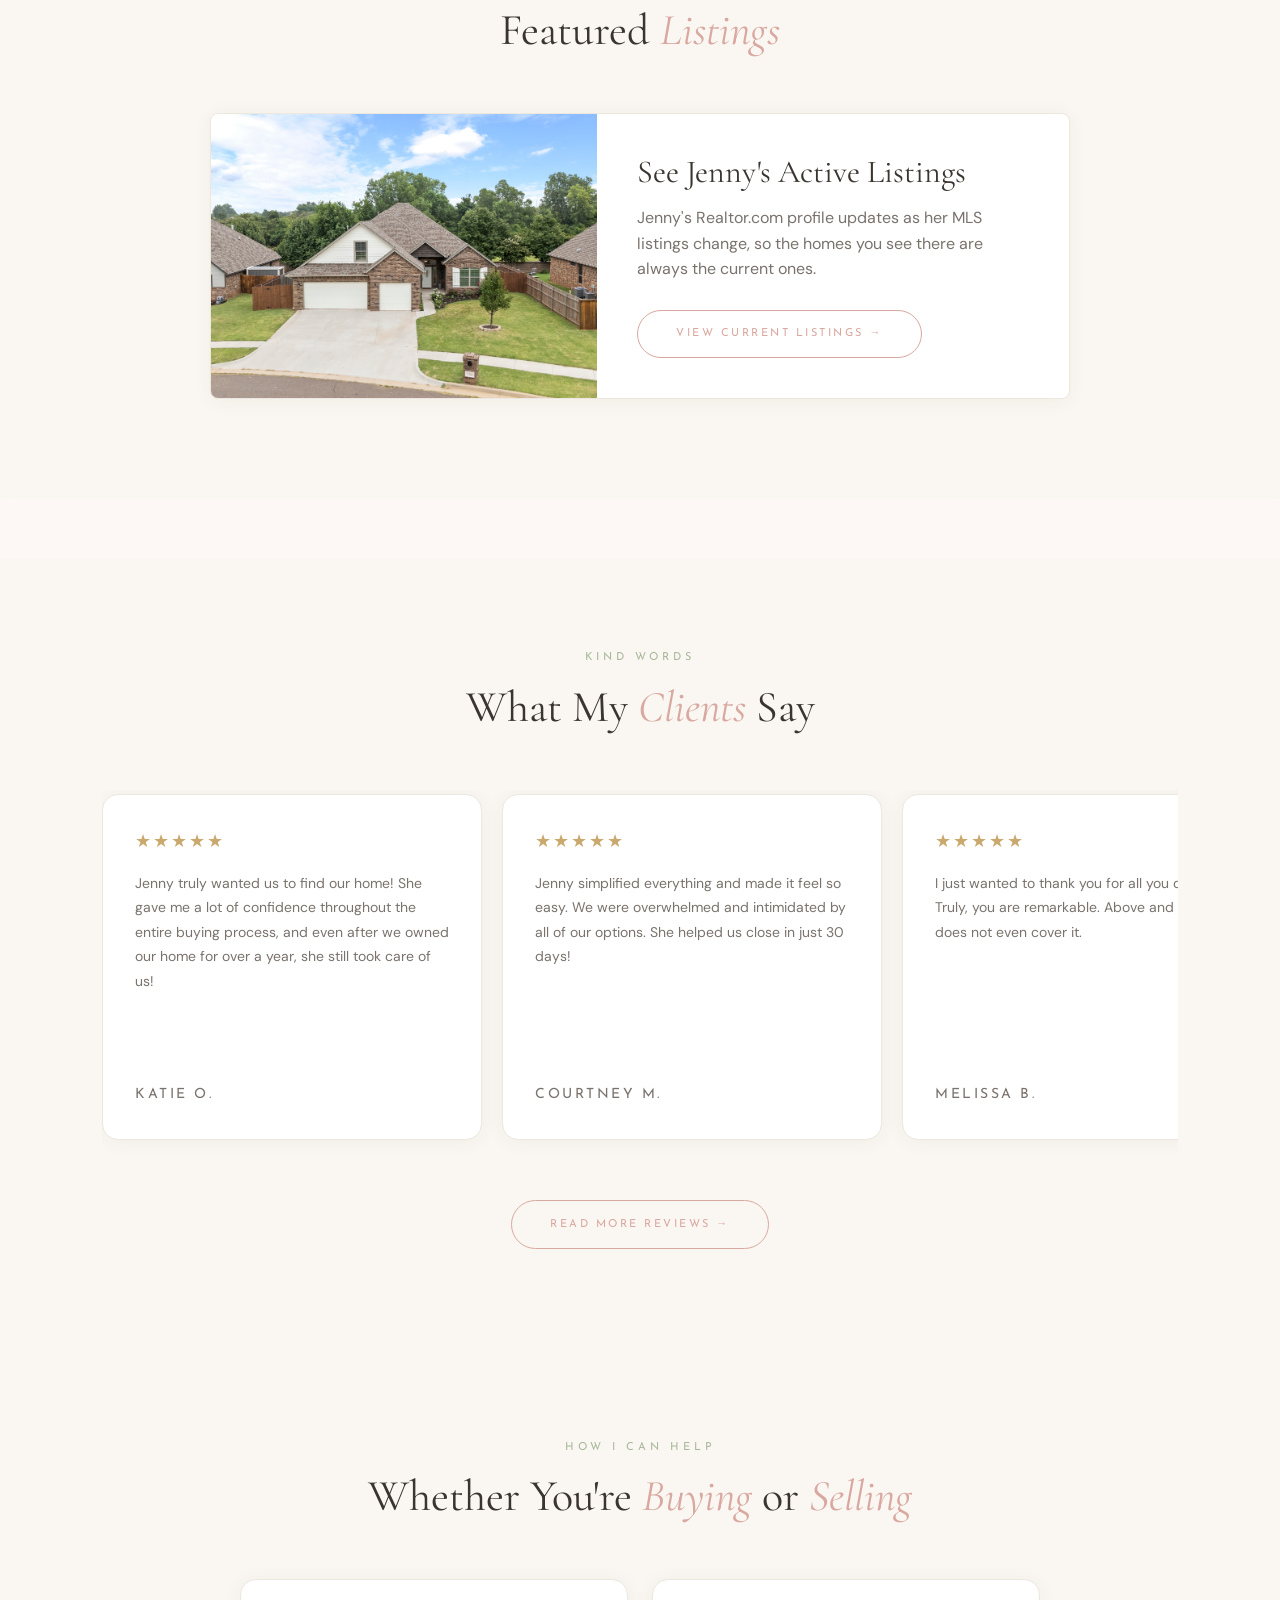
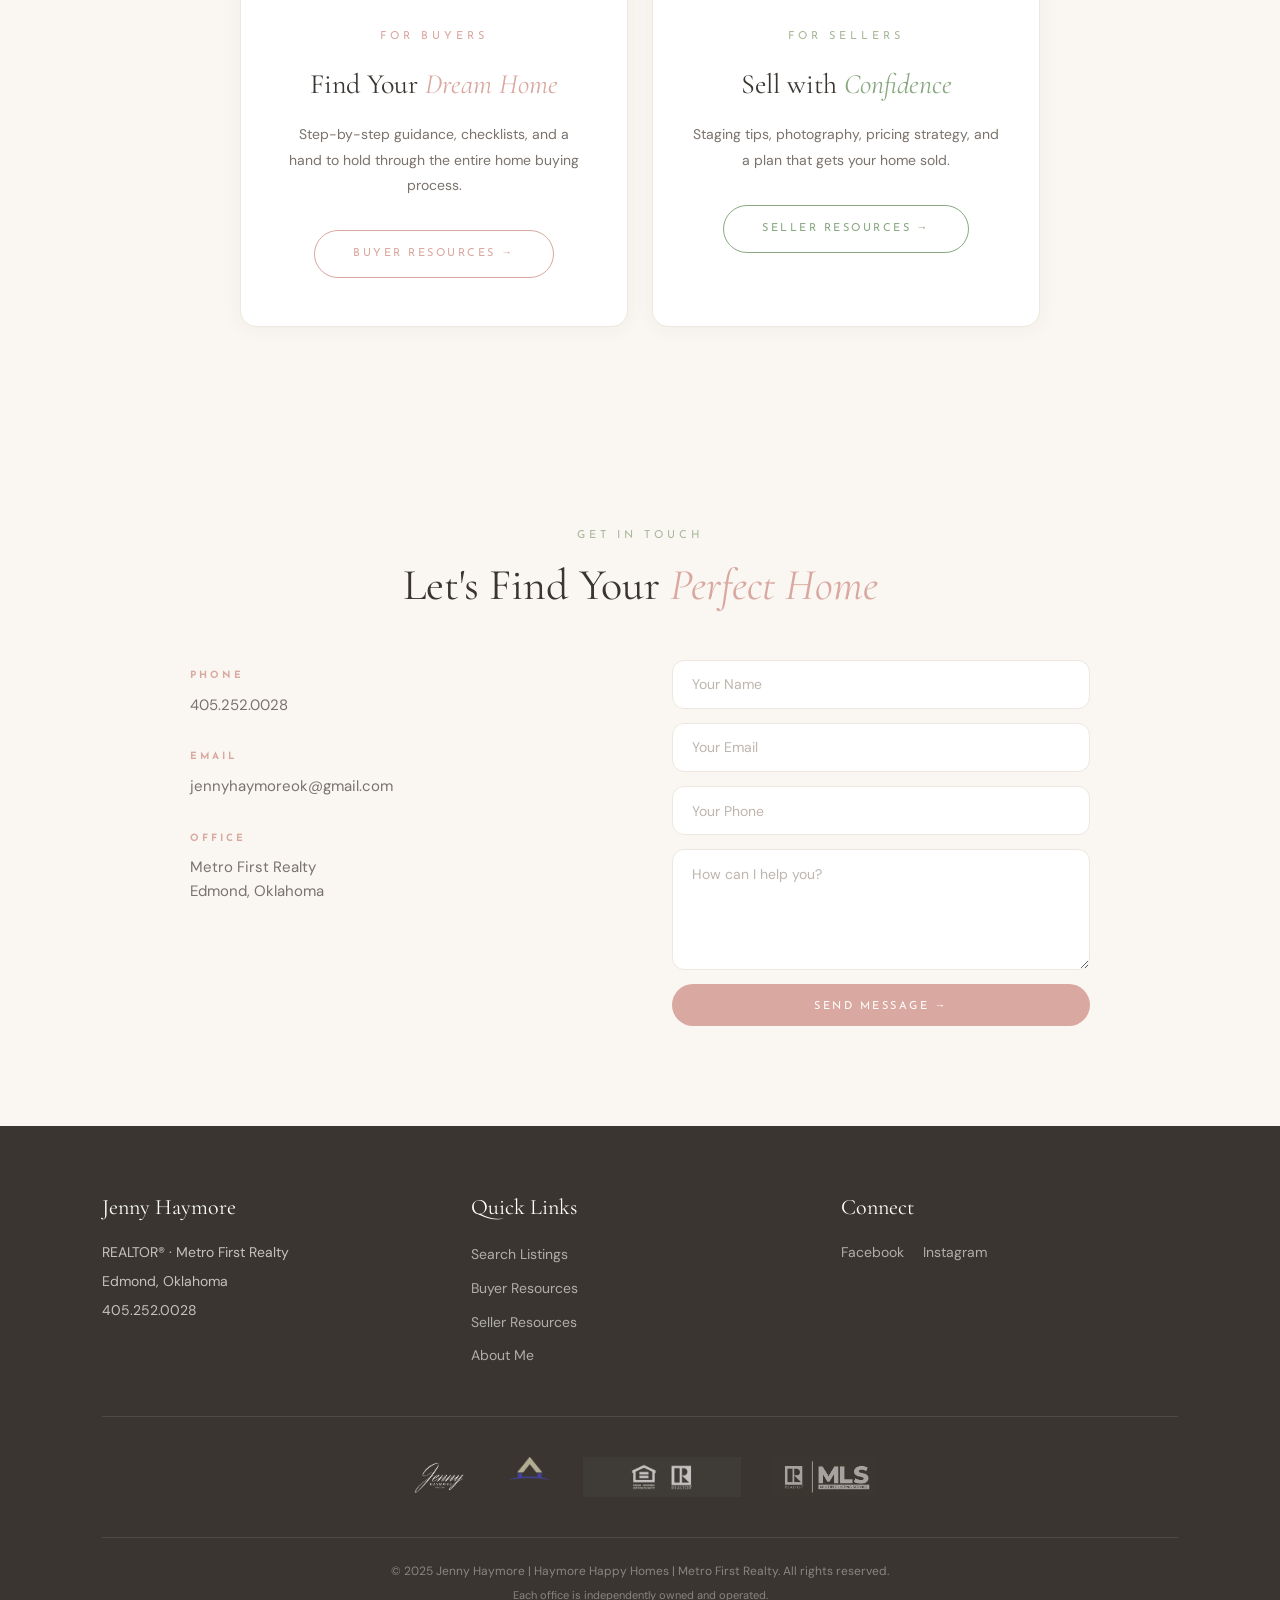
==== commit a5d6a2b6: "Refine contact details and page color bands" ====
--- a/index.html
+++ b/index.html
@@ -4,7 +4,7 @@
     <meta charset="UTF-8">
     <meta name="viewport" content="width=device-width, initial-scale=1.0">
     <title>Jenny Haymore | Haymore Happy Homes | Metro First Realty</title>
-    <link rel="stylesheet" href="styles.css?v=8">
+    <link rel="stylesheet" href="styles.css?v=10">
 </head>
 <body>
 
@@ -158,7 +158,7 @@
                 <div class="contact-info">
                     <div class="contact-item">
                         <h3>Phone</h3>
-                        <a href="tel:5208379901">520.837.9901</a>
+                        <a href="tel:4052520028">405.252.0028</a>
                     </div>
                     <div class="contact-item">
                         <h3>Email</h3>
@@ -192,7 +192,7 @@
                     <h4>Jenny Haymore</h4>
                     <p>REALTOR&reg; &middot; Metro First Realty</p>
                     <p>Edmond, Oklahoma</p>
-                    <p>520.837.9901</p>
+                    <p>405.252.0028</p>
                 </div>
                 <div class="footer-section">
                     <h4>Quick Links</h4>
--- a/styles.css
+++ b/styles.css
@@ -18,6 +18,7 @@
     --dusty-rose-dark: #C4908A;
     --sage: #A8B89A;
     --sage-dark: #8AA882;
+    --sage-wash: #E1E8DB;
     --charcoal: #3A3530;
     --warm-gray: #7A726C;
     --gold: #C9A96E;
@@ -59,6 +60,18 @@
 
 .section-pad {
     padding: 100px 0;
+}
+
+.sage-help-section {
+    background: var(--sage-wash);
+}
+
+.sage-help-section .cta-button {
+    background: var(--sage-dark);
+}
+
+.sage-help-section .cta-button:hover {
+    background: var(--charcoal);
 }
 
 /* ── NAVIGATION ── */
@@ -615,6 +628,10 @@
     background: var(--cream);
 }
 
+.contact.sage-help-section {
+    background: var(--sage-wash);
+}
+
 .contact .section-heading {
     margin-bottom: 3rem;
 }
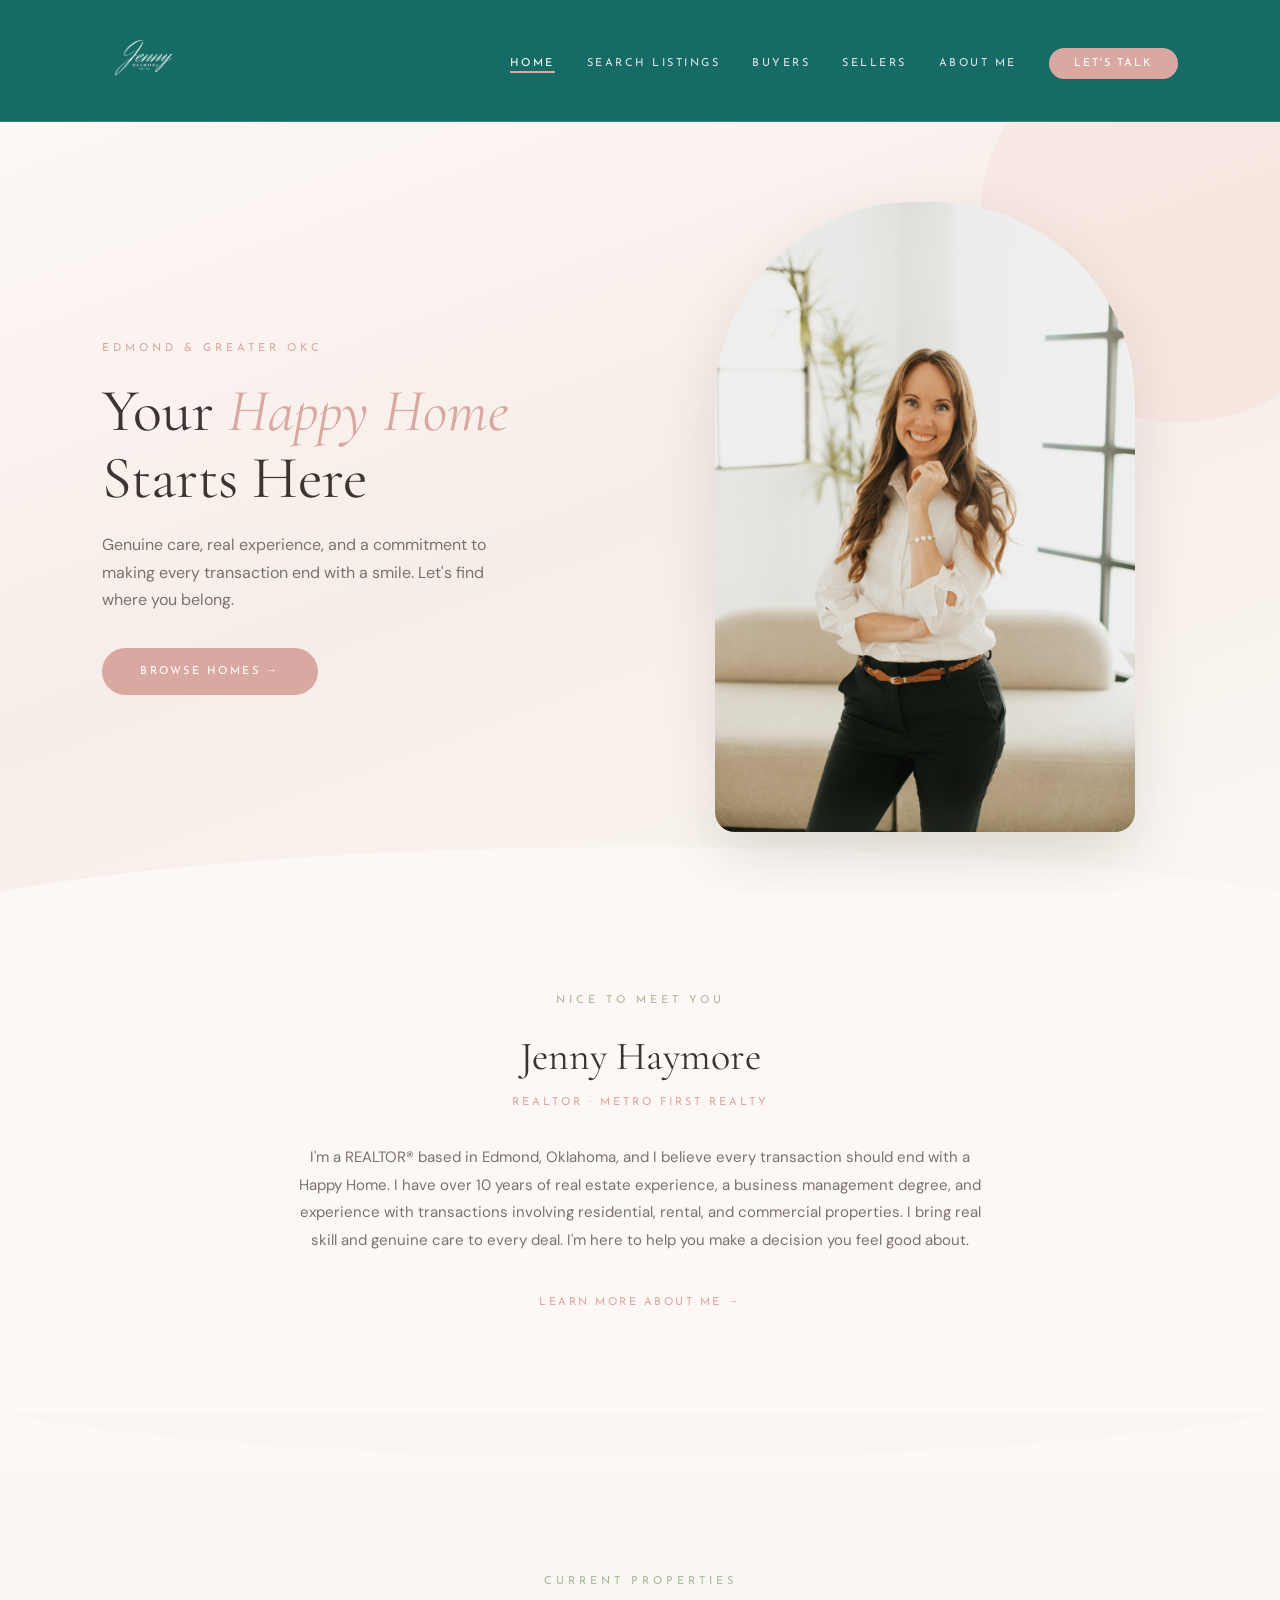
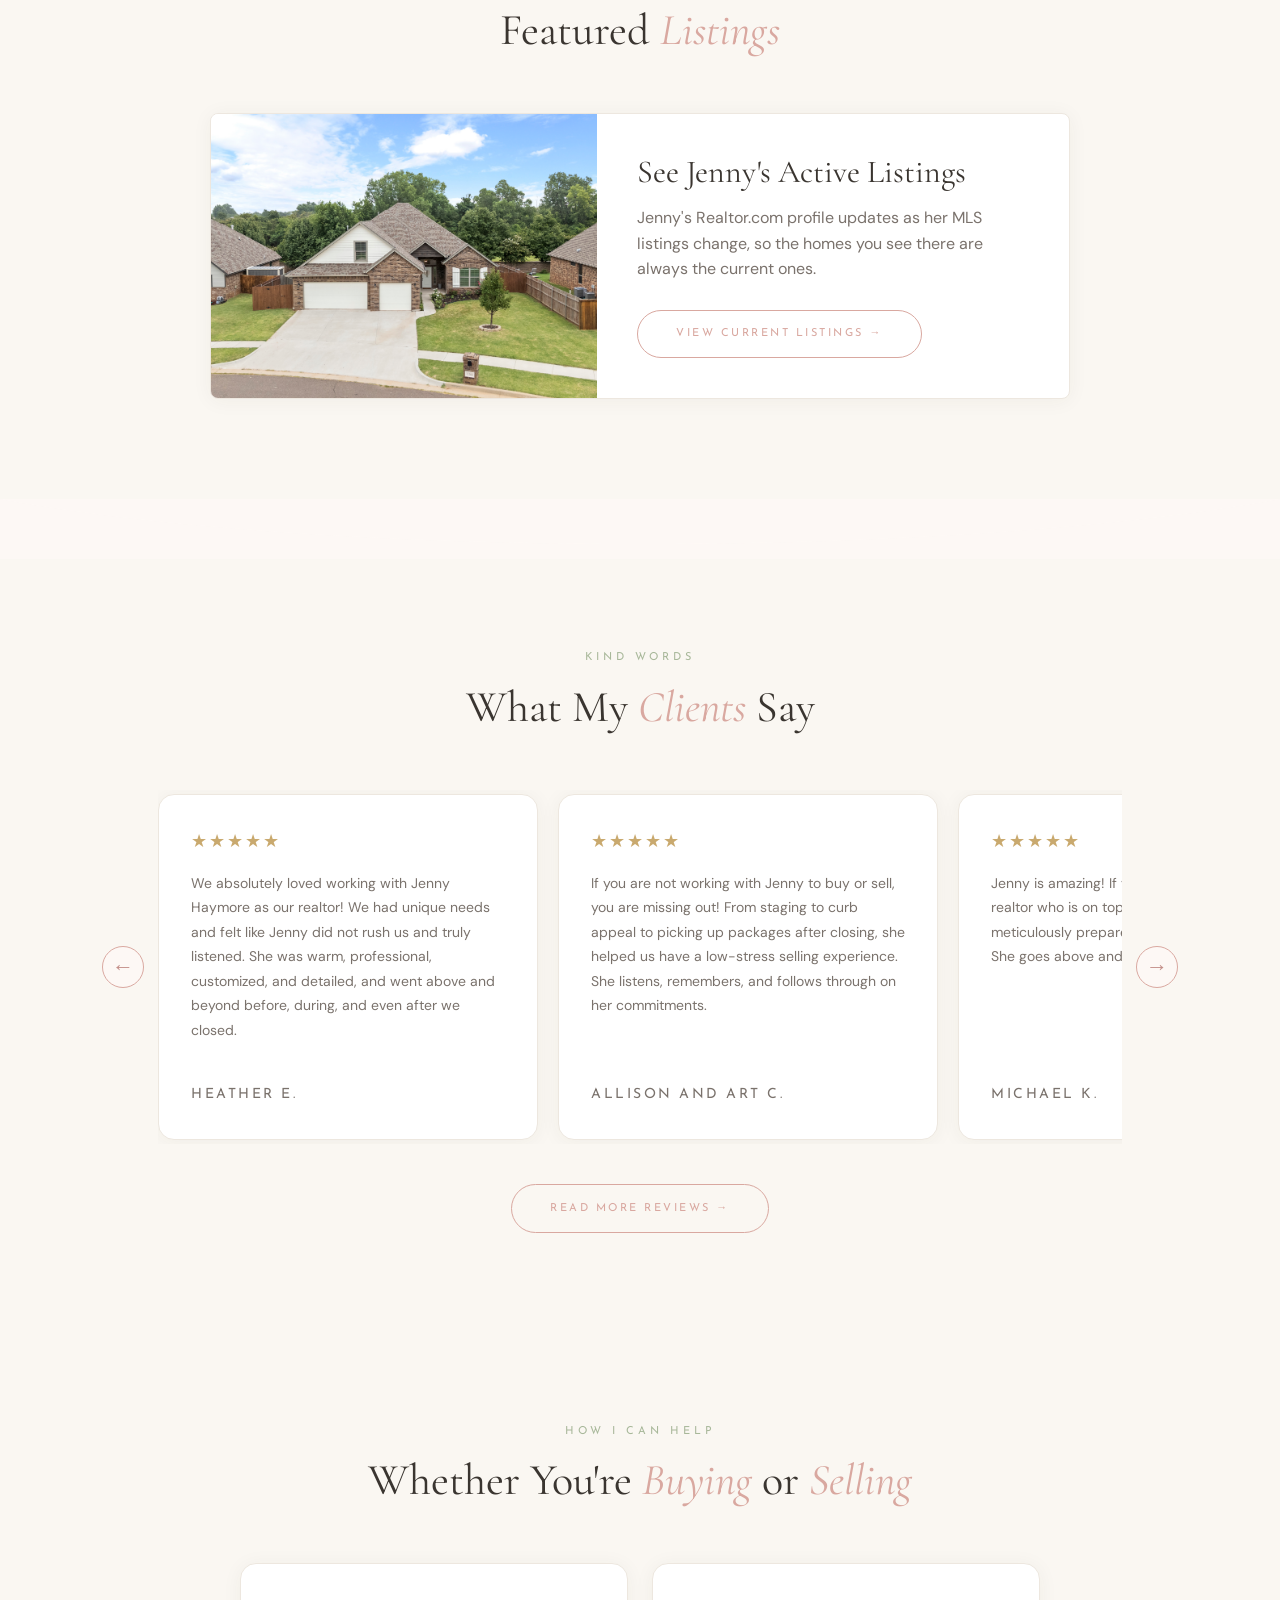
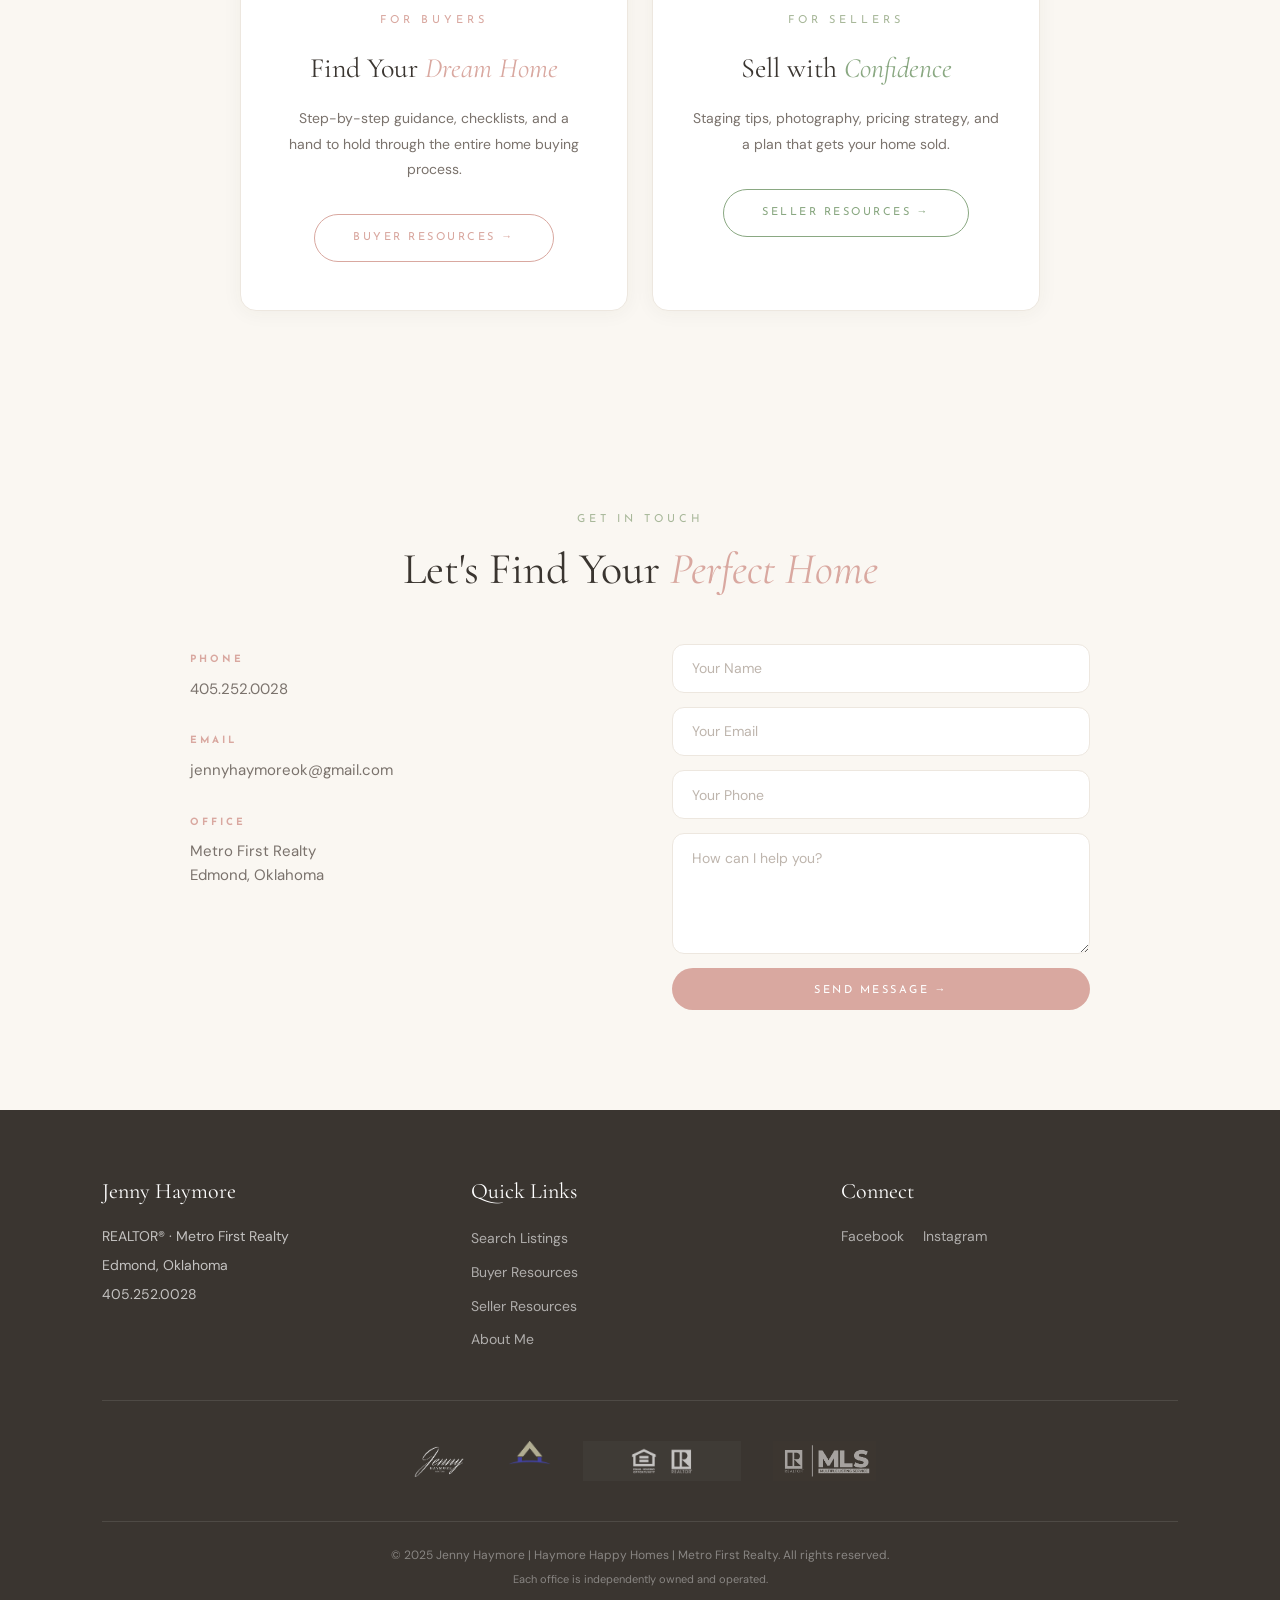
==== commit cfa333a3: "Improve navigation and review controls" ====
--- a/index.html
+++ b/index.html
@@ -4,7 +4,7 @@
     <meta charset="UTF-8">
     <meta name="viewport" content="width=device-width, initial-scale=1.0">
     <title>Jenny Haymore | Haymore Happy Homes | Metro First Realty</title>
-    <link rel="stylesheet" href="styles.css?v=10">
+    <link rel="stylesheet" href="styles.css?v=11">
 </head>
 <body>
 
@@ -224,6 +224,6 @@
         </div>
     </footer>
 
-    <script src="script.js?v=4"></script>
+    <script src="script.js?v=5"></script>
 </body>
 </html>
--- a/styles.css
+++ b/styles.css
@@ -19,6 +19,7 @@
     --sage: #A8B89A;
     --sage-dark: #8AA882;
     --sage-wash: #E1E8DB;
+    --turquoise: #176B66;
     --charcoal: #3A3530;
     --warm-gray: #7A726C;
     --gold: #C9A96E;
@@ -76,19 +77,19 @@
 
 /* ── NAVIGATION ── */
 .navbar {
-    background: rgba(253, 248, 245, 0.97);
+    background: var(--turquoise);
     backdrop-filter: blur(12px);
     -webkit-backdrop-filter: blur(12px);
     position: sticky;
     top: 0;
     z-index: 100;
     padding: 0;
-    border-bottom: 1px solid var(--border);
+    border-bottom: 1px solid rgba(255, 255, 255, 0.16);
     transition: box-shadow 0.3s ease;
 }
 
 .navbar.scrolled {
-    box-shadow: 0 4px 20px rgba(58, 53, 48, 0.08);
+    box-shadow: 0 4px 20px rgba(23, 107, 102, 0.35);
 }
 
 .nav-container {
@@ -103,6 +104,7 @@
 .logo-img {
     height: 85px;
     width: auto;
+    filter: brightness(0) invert(1);
 }
 
 .nav-menu {
@@ -119,7 +121,7 @@
     font-weight: 400;
     letter-spacing: 2.5px;
     text-transform: uppercase;
-    color: var(--warm-gray);
+    color: rgba(255, 255, 255, 0.84);
     transition: color 0.3s ease;
     position: relative;
 }
@@ -142,7 +144,7 @@
 
 .nav-menu a:hover,
 .nav-menu a.active {
-    color: var(--charcoal);
+    color: white;
 }
 
 .contact-btn {
@@ -568,21 +570,47 @@
     overflow-x: auto;
     overscroll-behavior-x: contain;
     scroll-snap-type: x mandatory;
-    padding: 0.25rem 0.25rem 1.25rem;
-    scrollbar-color: var(--dusty-rose) transparent;
+    padding: 0.25rem;
+    scrollbar-width: none;
 }
 
 .review-track::-webkit-scrollbar {
-    height: 8px;
-}
-
-.review-track::-webkit-scrollbar-track {
-    background: transparent;
-}
-
-.review-track::-webkit-scrollbar-thumb {
+    display: none;
+}
+
+.review-carousel {
+    position: relative;
+    padding: 0 3.5rem;
+}
+
+.review-control {
+    position: absolute;
+    top: 50%;
+    z-index: 1;
+    width: 42px;
+    height: 42px;
+    border: 1px solid var(--dusty-rose);
+    border-radius: 50%;
+    background: var(--warm-white);
+    color: var(--dusty-rose-dark);
+    cursor: pointer;
+    font-size: 22px;
+    line-height: 1;
+    transform: translateY(-50%);
+    transition: background-color 0.2s ease, color 0.2s ease;
+}
+
+.review-control:hover {
     background: var(--dusty-rose);
-    border-radius: 999px;
+    color: white;
+}
+
+.review-control.previous {
+    left: 0;
+}
+
+.review-control.next {
+    right: 0;
 }
 
 .review-card {
@@ -928,6 +956,7 @@
 
     .hamburger {
         display: block;
+        color: white;
     }
 
     .nav-menu {
@@ -938,10 +967,10 @@
         top: 100%;
         left: 0;
         width: 100%;
-        background: var(--warm-white);
-        box-shadow: 0 8px 24px rgba(58, 53, 48, 0.08);
+        background: var(--turquoise);
+        box-shadow: 0 8px 24px rgba(23, 107, 102, 0.24);
         padding: 1rem 0;
-        border-top: 1px solid var(--border);
+        border-top: 1px solid rgba(255, 255, 255, 0.16);
     }
 
     .nav-menu.open {
@@ -1004,6 +1033,24 @@
         padding: 70px 0;
     }
 
+    .review-carousel {
+        padding: 0 0 3.75rem;
+    }
+
+    .review-control {
+        bottom: 0;
+        top: auto;
+        transform: none;
+    }
+
+    .review-control.previous {
+        left: calc(50% - 48px);
+    }
+
+    .review-control.next {
+        right: calc(50% - 48px);
+    }
+
     .review-track {
         margin-right: -1.25rem;
         padding-right: 1.25rem;
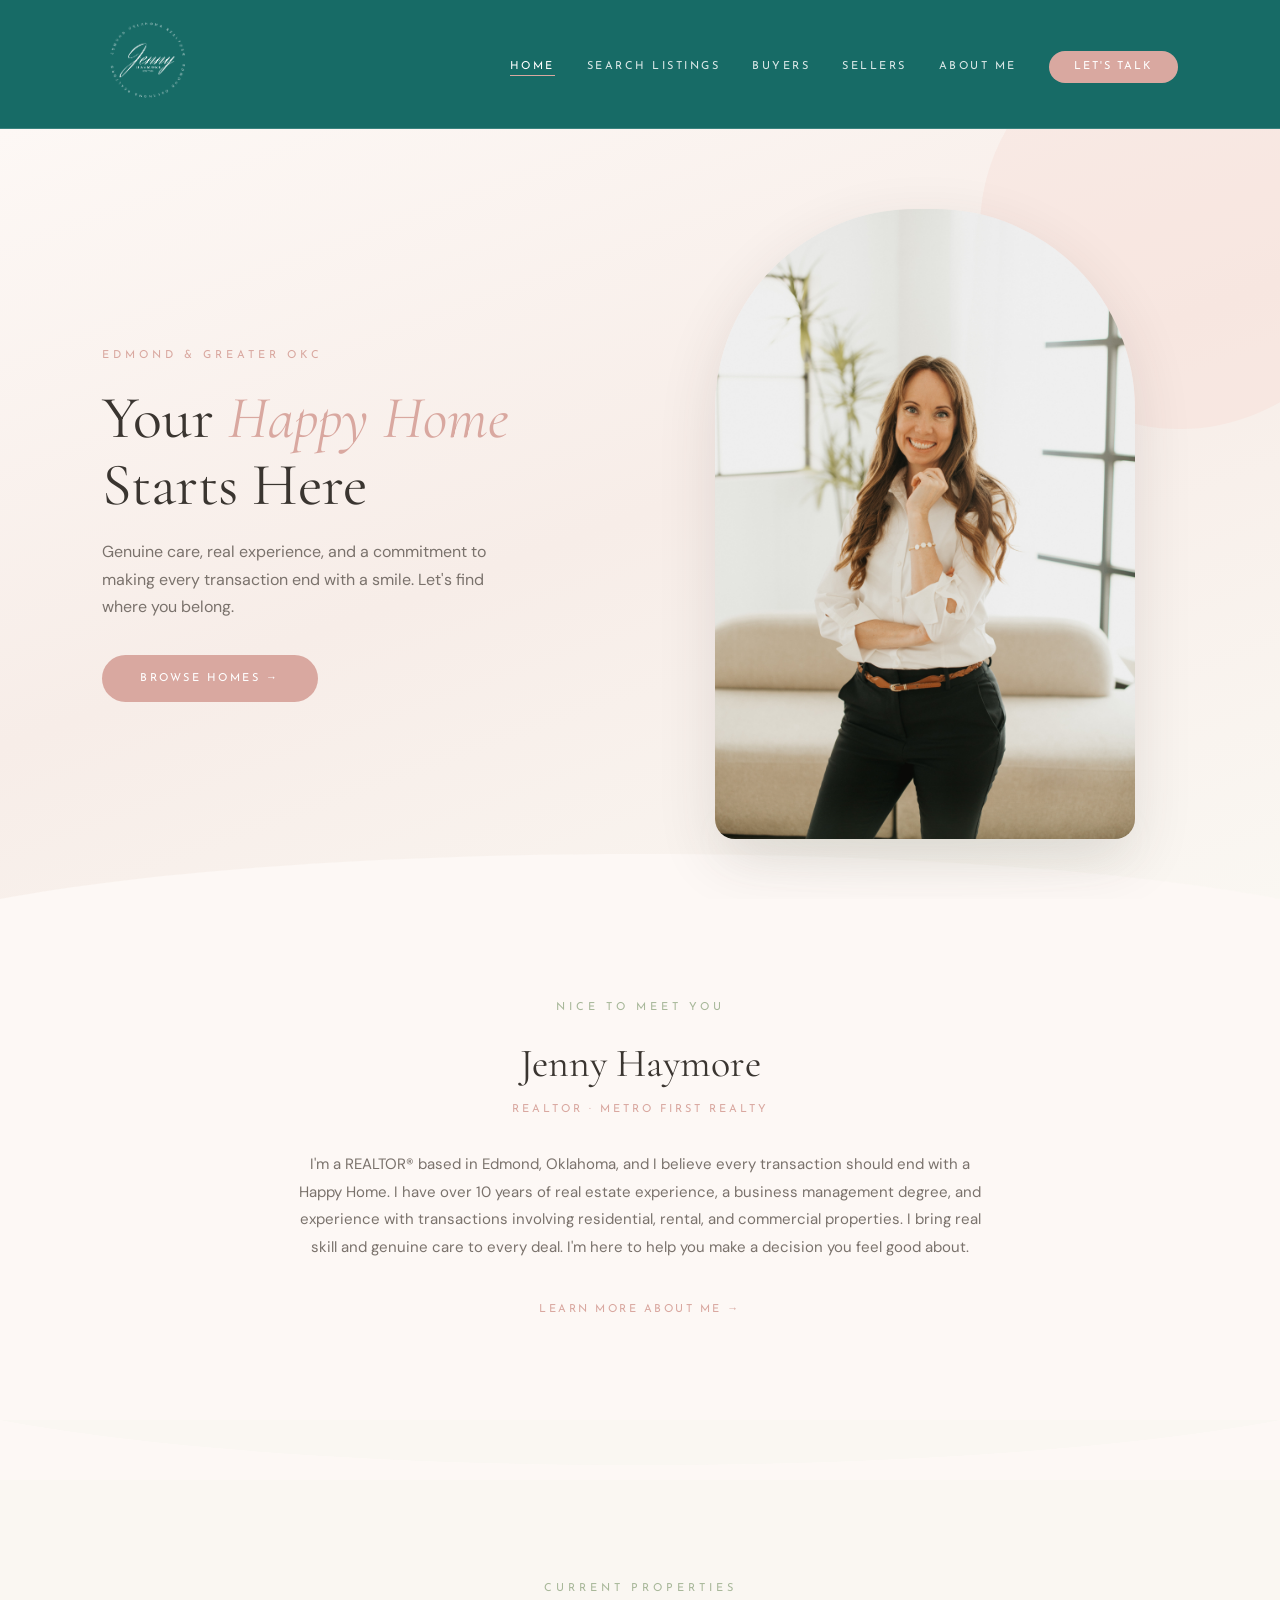
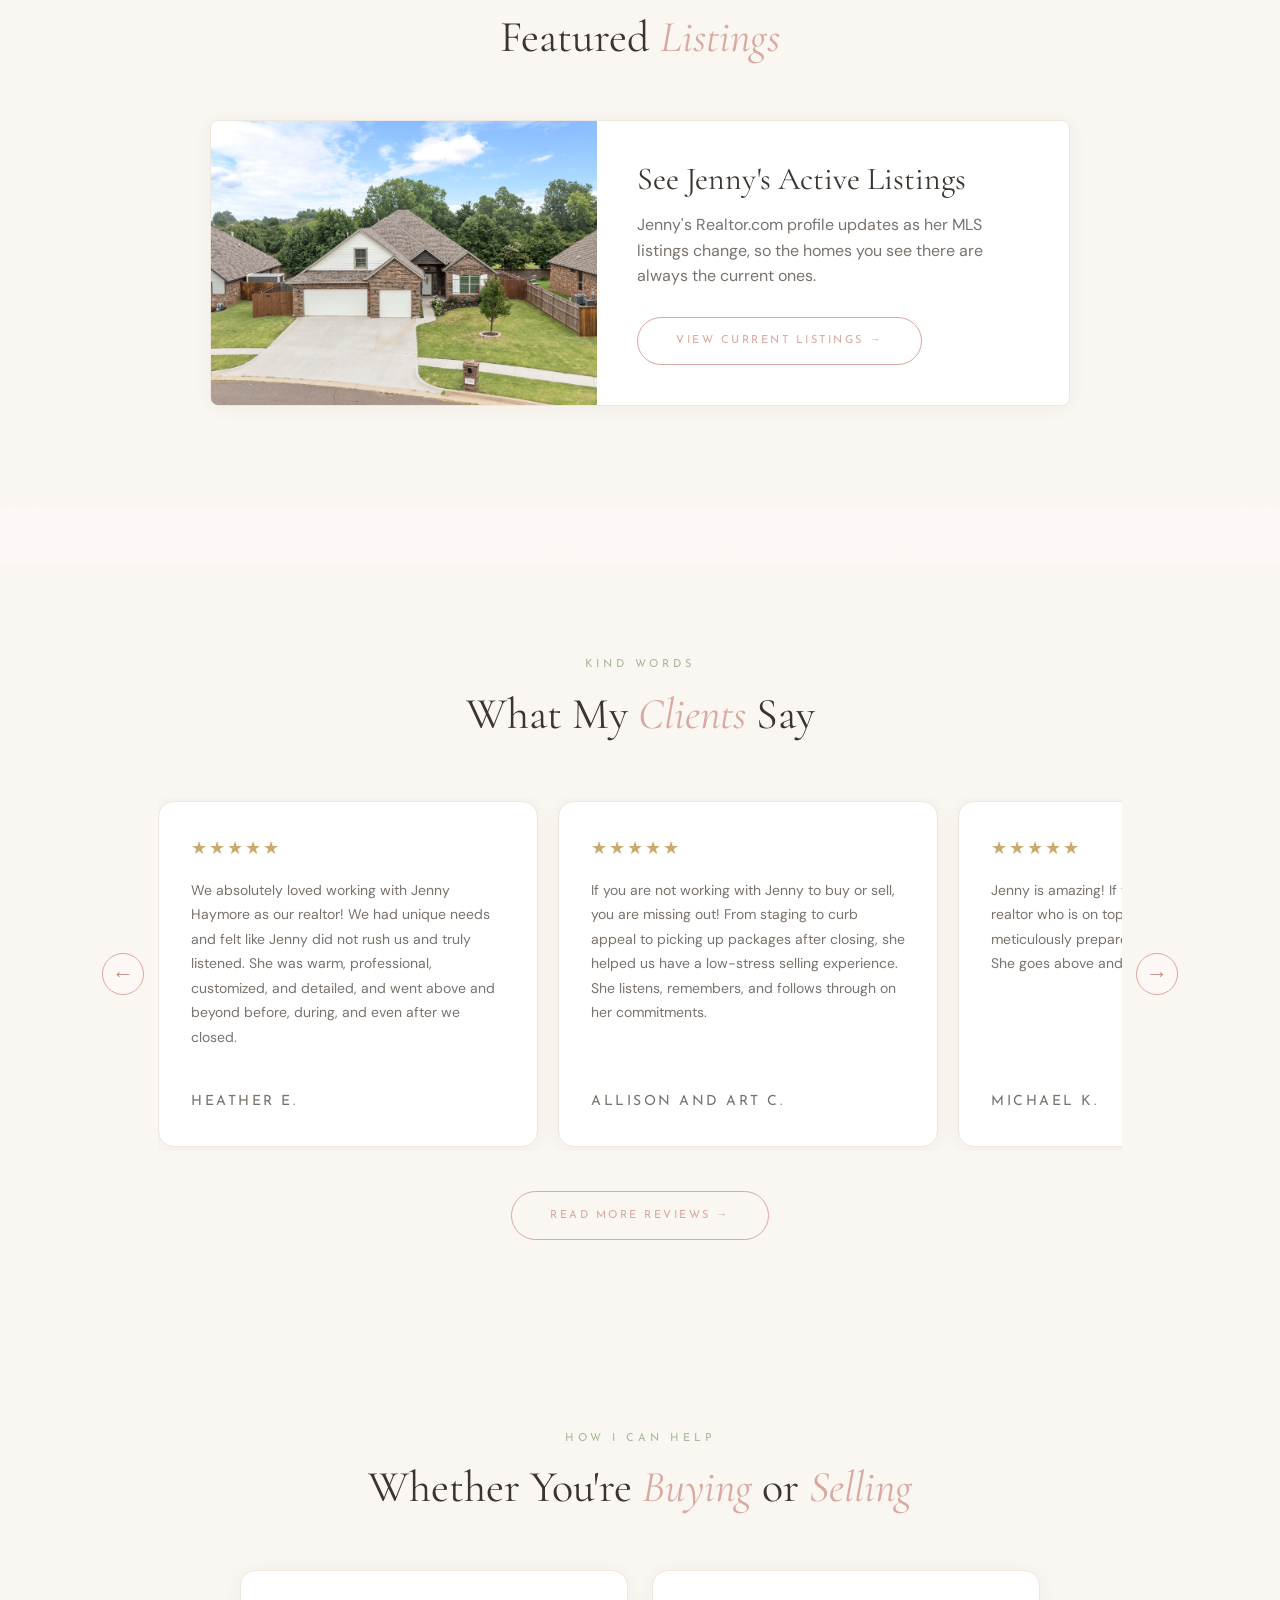
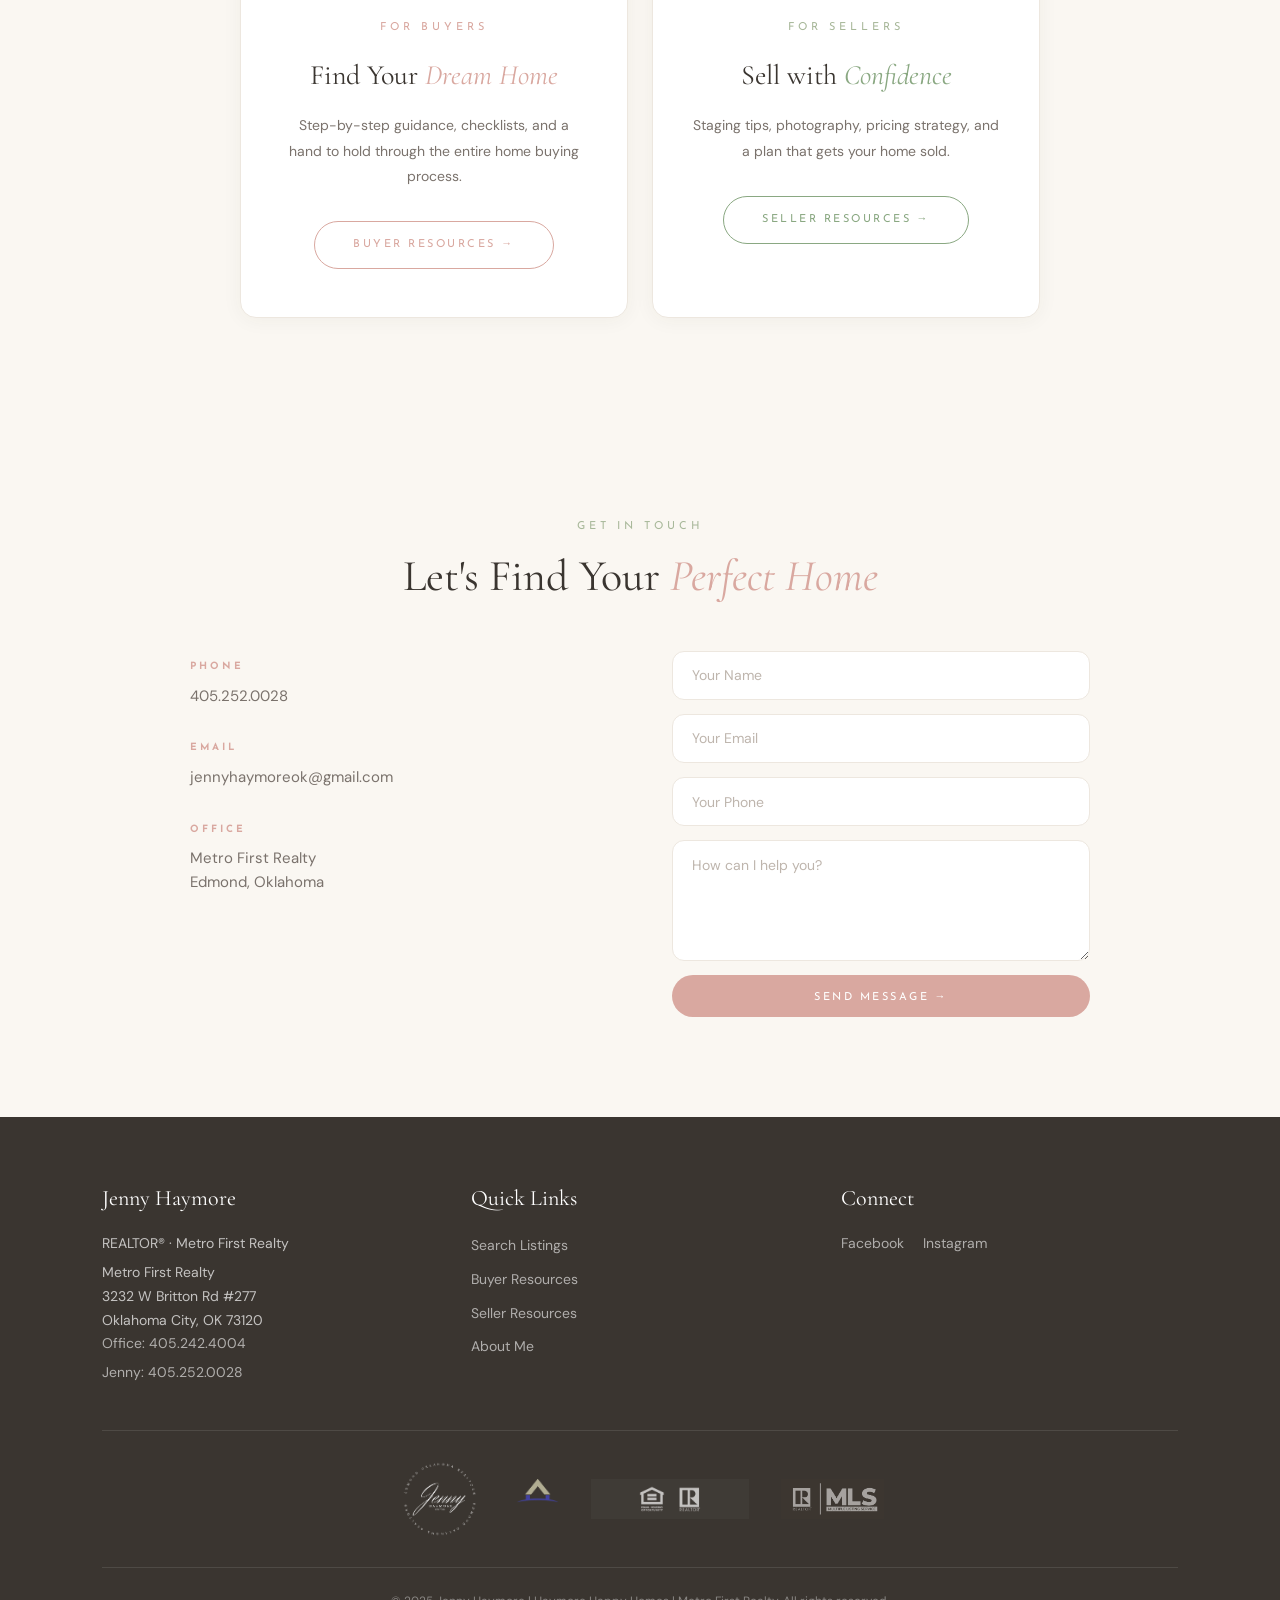
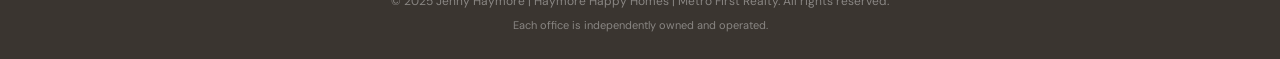
==== commit e6462dc6: "Use circular logo and add brokerage details" ====
--- a/index.html
+++ b/index.html
@@ -4,7 +4,7 @@
     <meta charset="UTF-8">
     <meta name="viewport" content="width=device-width, initial-scale=1.0">
     <title>Jenny Haymore | Haymore Happy Homes | Metro First Realty</title>
-    <link rel="stylesheet" href="styles.css?v=11">
+    <link rel="stylesheet" href="styles.css?v=12">
 </head>
 <body>
 
@@ -12,7 +12,7 @@
     <nav class="navbar">
         <div class="nav-container">
             <div class="logo">
-                <img src="Design Guide/JENNY HAYMORE LOGO - 1.png" alt="Jenny Haymore Logo" class="logo-img">
+                <img src="JENNY HAYMORE LOGO - 2.png" alt="Jenny Haymore Logo" class="logo-img">
             </div>
             <button class="hamburger" onclick="toggleMobileMenu()" aria-label="Menu">&#9776;</button>
             <ul class="nav-menu">
@@ -191,8 +191,8 @@
                 <div class="footer-section">
                     <h4>Jenny Haymore</h4>
                     <p>REALTOR&reg; &middot; Metro First Realty</p>
-                    <p>Edmond, Oklahoma</p>
-                    <p>405.252.0028</p>
+                    <address class="brokerage-address">Metro First Realty<br>3232 W Britton Rd #277<br>Oklahoma City, OK 73120<br><a href="tel:+14052424004">Office: 405.242.4004</a></address>
+                    <p><a href="tel:+14052520028">Jenny: 405.252.0028</a></p>
                 </div>
                 <div class="footer-section">
                     <h4>Quick Links</h4>
@@ -212,7 +212,7 @@
                 </div>
             </div>
             <div class="footer-logos">
-                <img src="Design Guide/JENNY HAYMORE LOGO - 1.png" alt="Jenny Haymore" class="footer-logo footer-brand-logo">
+                <img src="JENNY HAYMORE LOGO - 2.png" alt="Jenny Haymore" class="footer-logo footer-brand-logo">
                 <img src="Design Guide/Metro First Realty Image.png" alt="Metro First Realty" class="footer-logo">
                 <img src="Design Guide/realtor logos.jpg" alt="Realtor Logos" class="footer-logo">
                 <img src="Design Guide/MLS Realtor Logo.jpg" alt="MLS Realtor" class="footer-logo">
--- a/styles.css
+++ b/styles.css
@@ -102,7 +102,7 @@
 }
 
 .logo-img {
-    height: 85px;
+    height: 92px;
     width: auto;
     filter: brightness(0) invert(1);
 }
@@ -762,6 +762,13 @@
     margin-bottom: 0.3rem;
 }
 
+.brokerage-address {
+    font-size: 14px;
+    font-style: normal;
+    line-height: 1.7;
+    margin-bottom: 0.3rem;
+}
+
 .footer-section ul {
     list-style: none;
 }
@@ -813,7 +820,7 @@
 }
 
 .footer-brand-logo {
-    height: 72px;
+    height: 88px;
     filter: brightness(0) invert(1);
     mix-blend-mode: normal;
     opacity: 0.9;
@@ -951,7 +958,7 @@
     }
 
     .logo-img {
-        height: 70px;
+        height: 76px;
     }
 
     .hamburger {
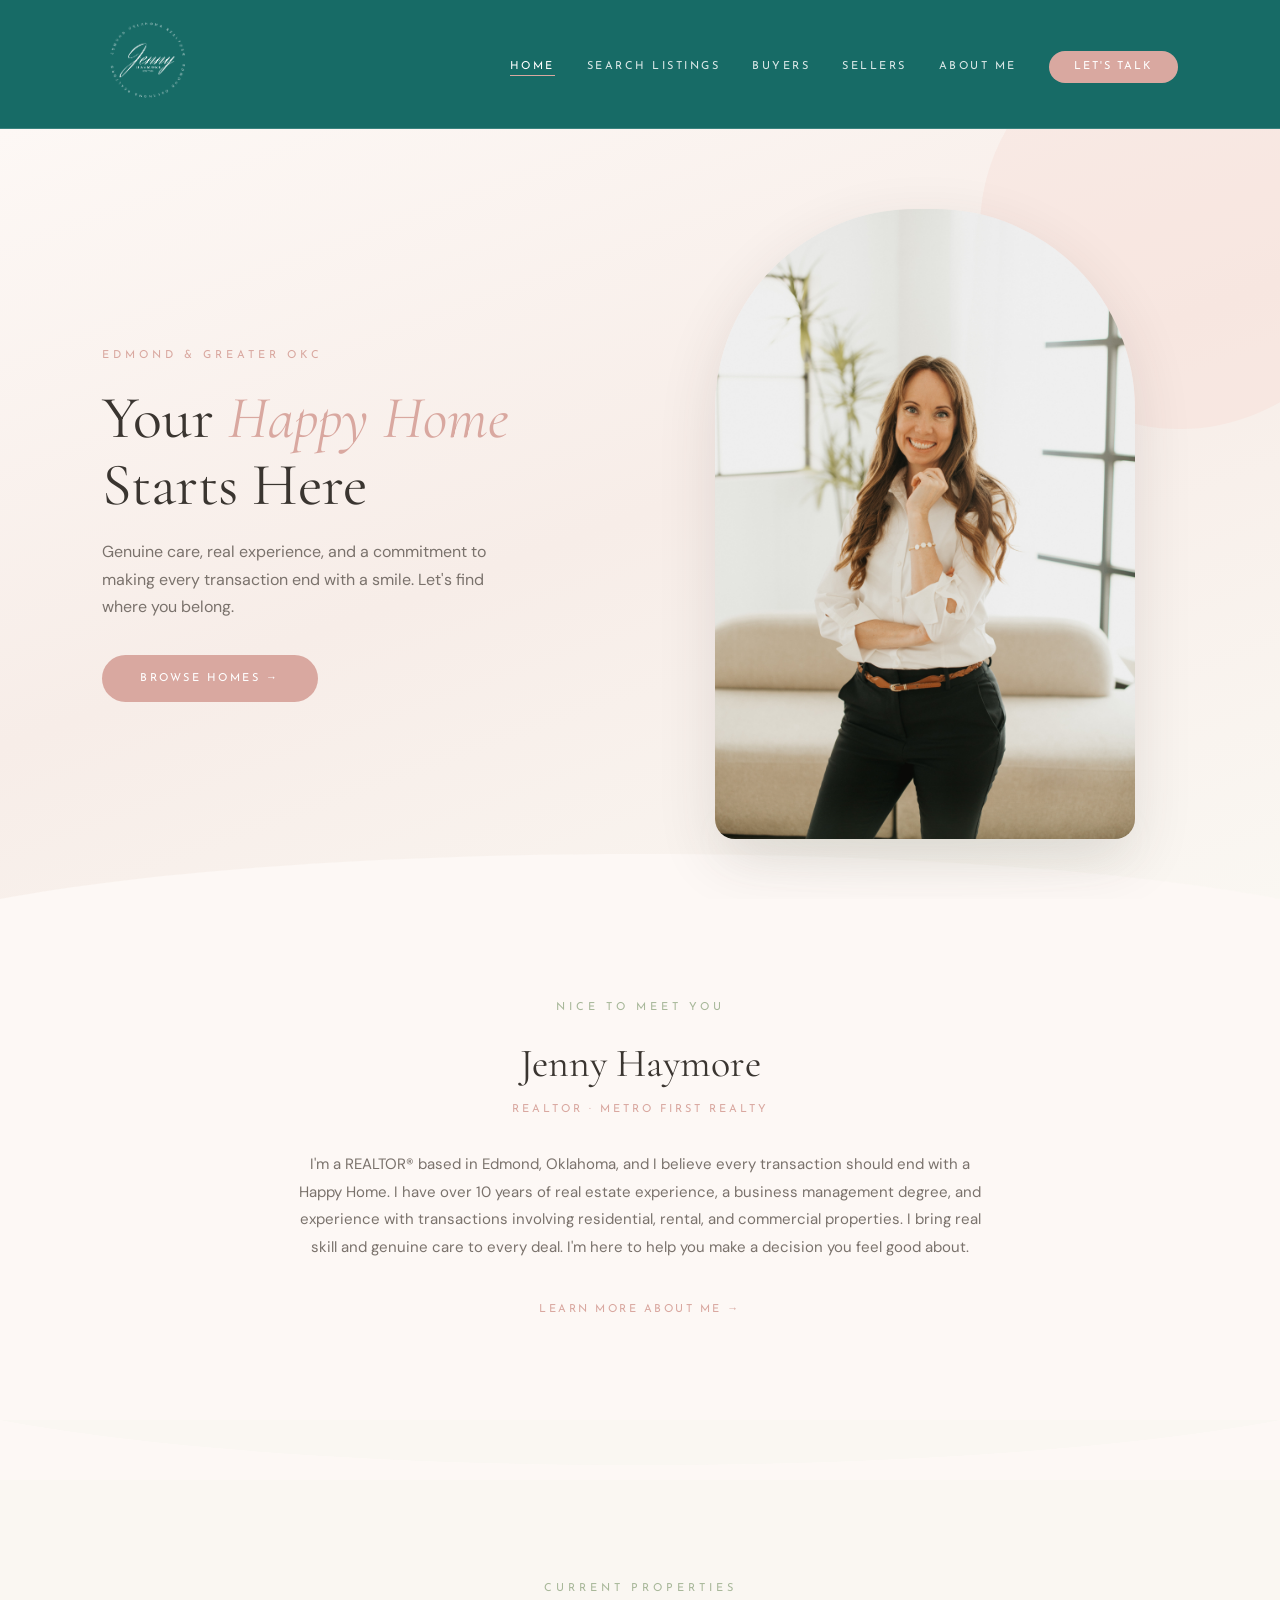
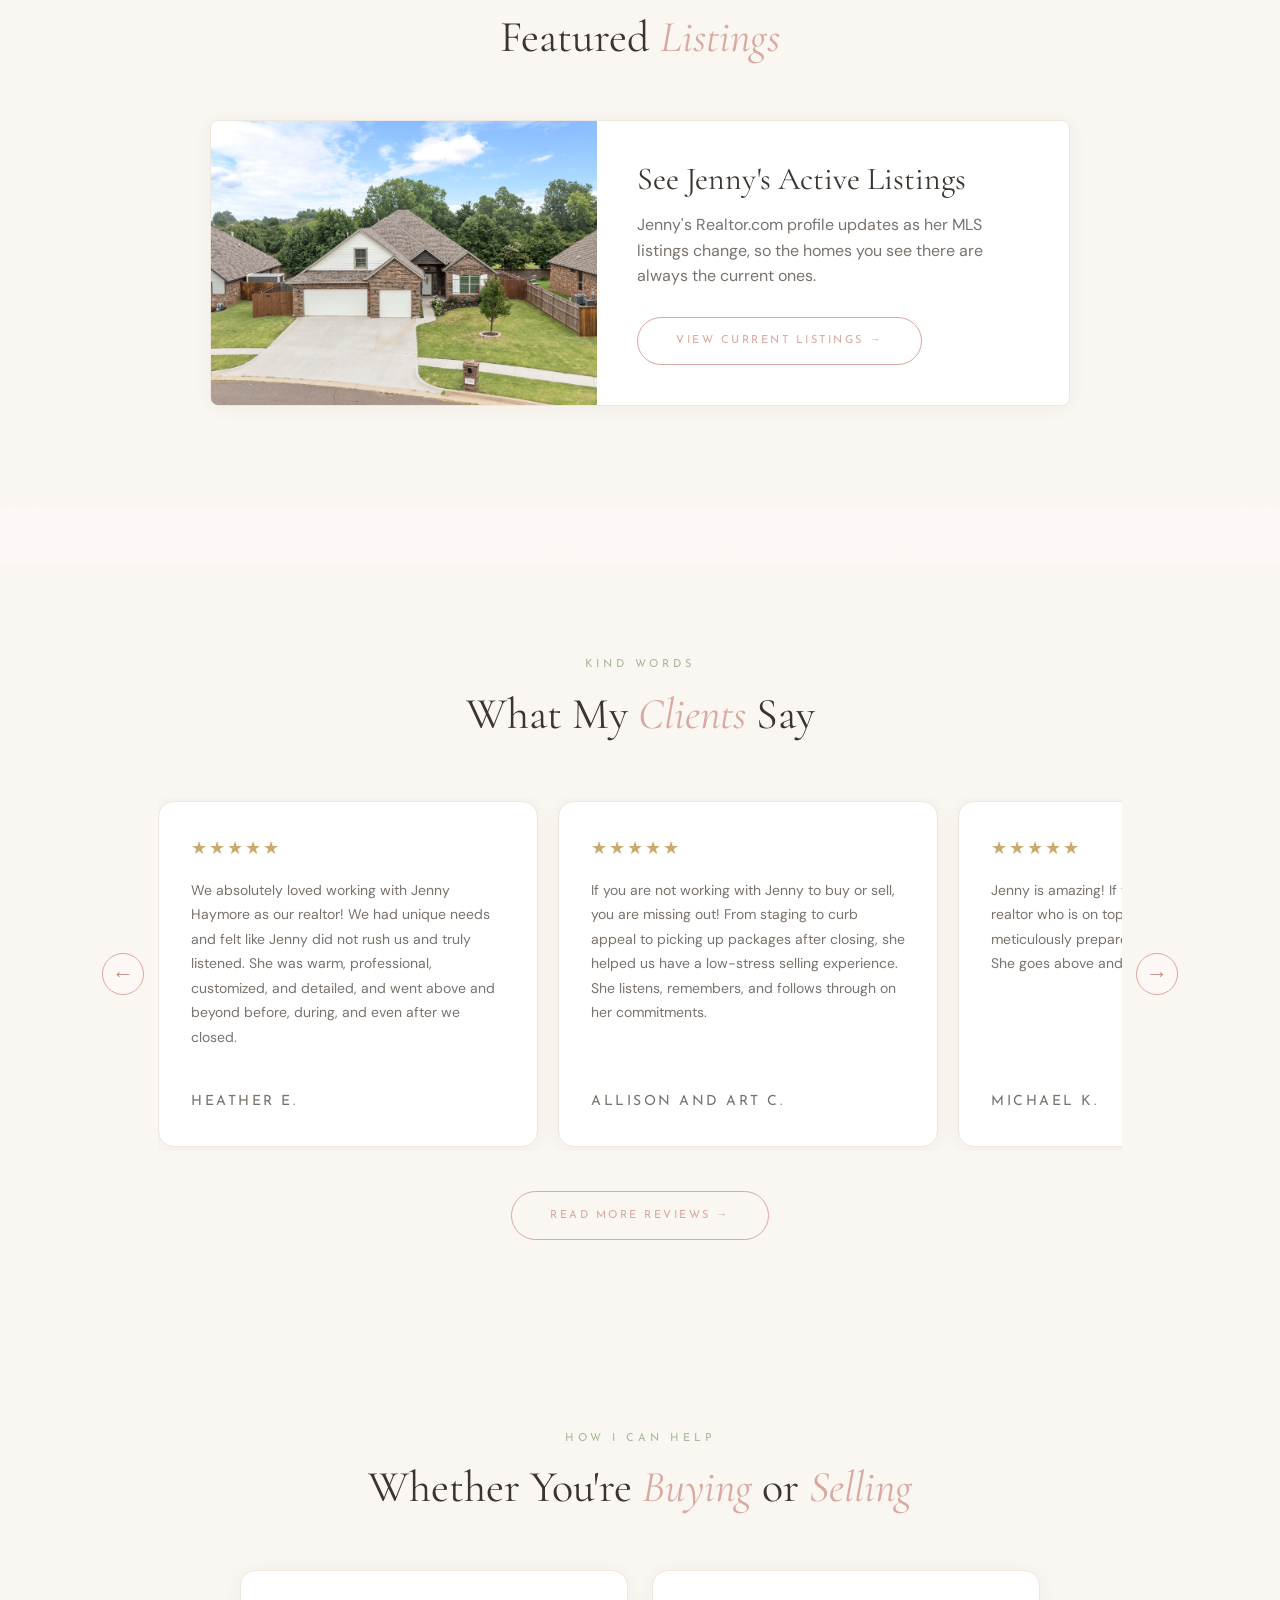
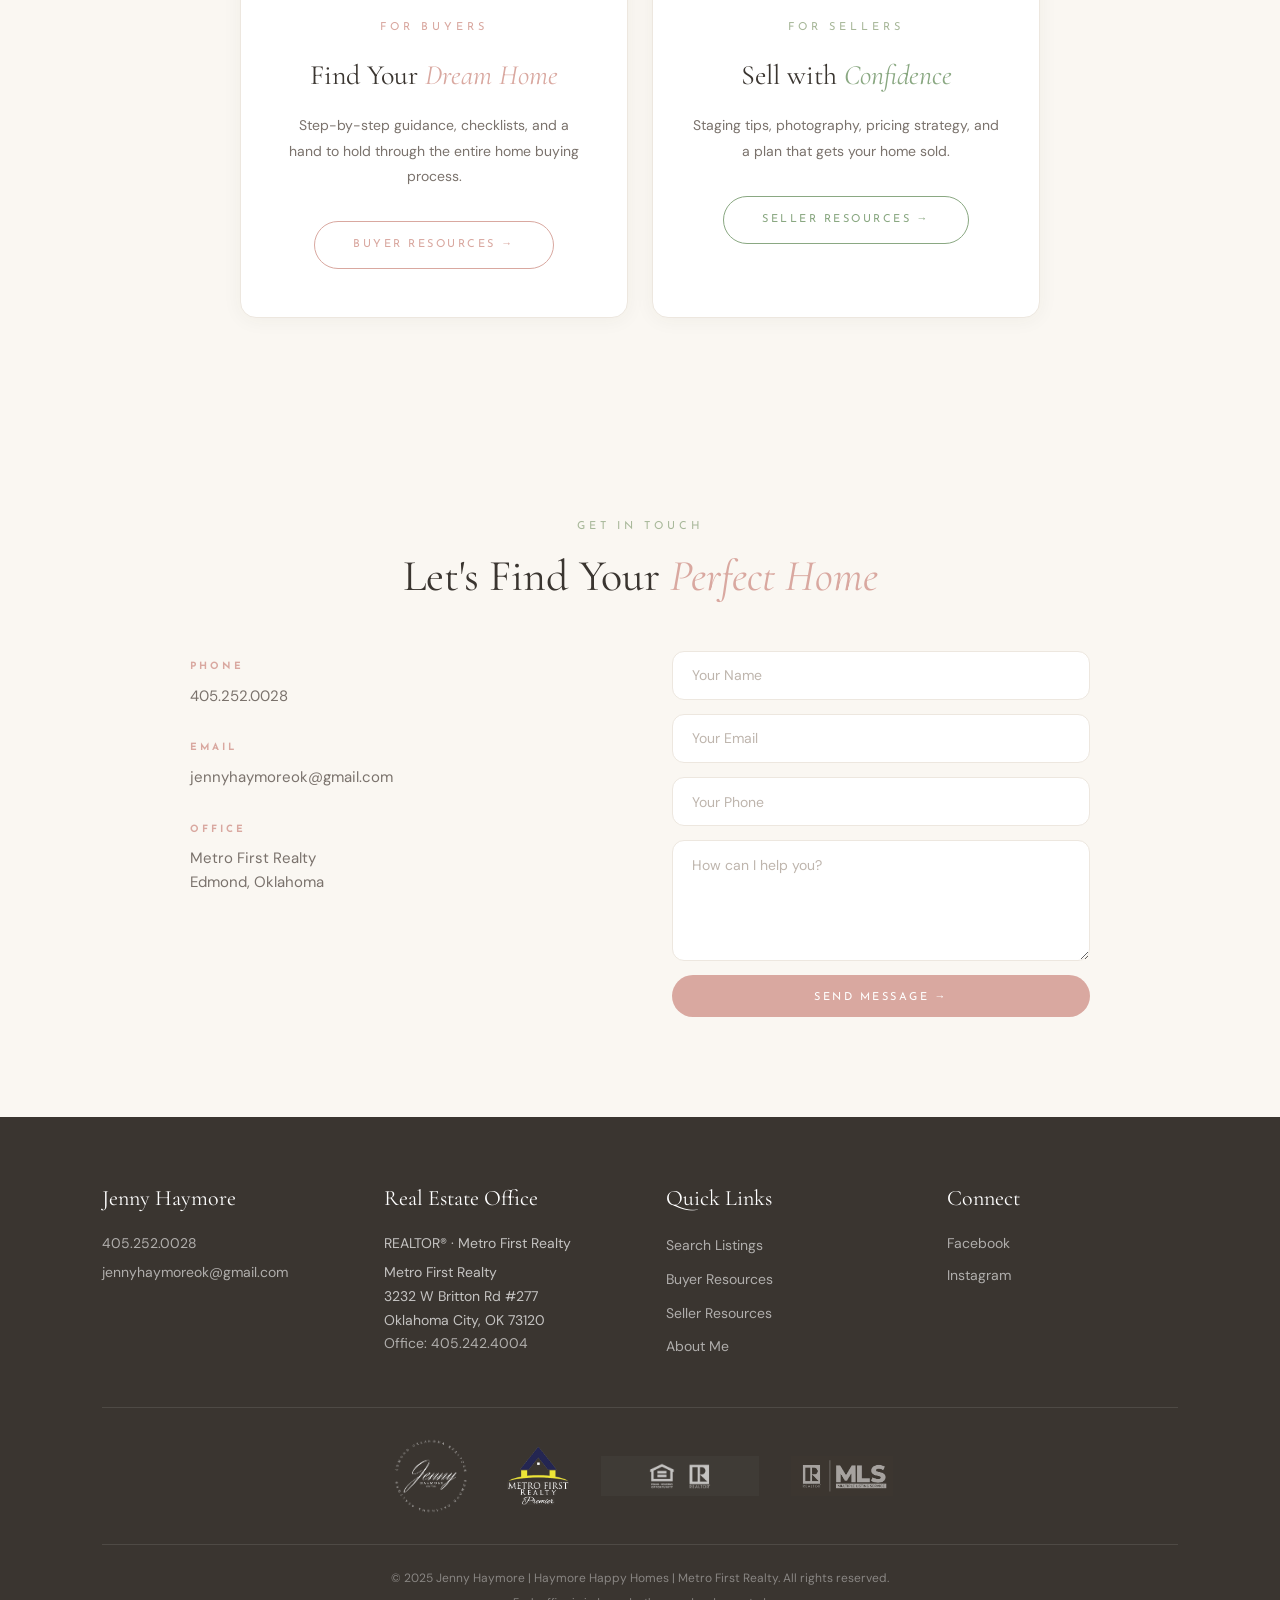
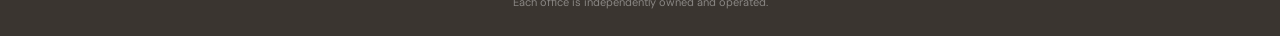
==== commit 15984437: "Reorganize footer contact details" ====
--- a/index.html
+++ b/index.html
@@ -4,7 +4,7 @@
     <meta charset="UTF-8">
     <meta name="viewport" content="width=device-width, initial-scale=1.0">
     <title>Jenny Haymore | Haymore Happy Homes | Metro First Realty</title>
-    <link rel="stylesheet" href="styles.css?v=12">
+    <link rel="stylesheet" href="styles.css?v=13">
 </head>
 <body>
 
@@ -190,9 +190,13 @@
             <div class="footer-content">
                 <div class="footer-section">
                     <h4>Jenny Haymore</h4>
+                    <p><a href="tel:+14052520028">405.252.0028</a></p>
+                    <p><a href="mailto:jennyhaymoreok@gmail.com">jennyhaymoreok@gmail.com</a></p>
+                </div>
+                <div class="footer-section">
+                    <h4>Real Estate Office</h4>
                     <p>REALTOR&reg; &middot; Metro First Realty</p>
                     <address class="brokerage-address">Metro First Realty<br>3232 W Britton Rd #277<br>Oklahoma City, OK 73120<br><a href="tel:+14052424004">Office: 405.242.4004</a></address>
-                    <p><a href="tel:+14052520028">Jenny: 405.252.0028</a></p>
                 </div>
                 <div class="footer-section">
                     <h4>Quick Links</h4>
@@ -213,7 +217,7 @@
             </div>
             <div class="footer-logos">
                 <img src="JENNY HAYMORE LOGO - 2.png" alt="Jenny Haymore" class="footer-logo footer-brand-logo">
-                <img src="Design Guide/Metro First Realty Image.png" alt="Metro First Realty" class="footer-logo">
+                <img src="Design Guide/Metro First Realty Image.png" alt="Metro First Realty" class="footer-logo footer-office-logo">
                 <img src="Design Guide/realtor logos.jpg" alt="Realtor Logos" class="footer-logo">
                 <img src="Design Guide/MLS Realtor Logo.jpg" alt="MLS Realtor" class="footer-logo">
             </div>
--- a/styles.css
+++ b/styles.css
@@ -743,8 +743,8 @@
 
 .footer-content {
     display: grid;
-    grid-template-columns: repeat(auto-fit, minmax(220px, 1fr));
-    gap: 2rem;
+    grid-template-columns: repeat(4, minmax(0, 1fr));
+    gap: clamp(1.5rem, 4vw, 4rem);
     margin-bottom: 2.5rem;
 }
 
@@ -790,7 +790,9 @@
 
 .social-links {
     display: flex;
-    gap: 1.2rem;
+    flex-direction: column;
+    align-items: flex-start;
+    gap: 0.6rem;
 }
 
 .footer-logos {
@@ -826,6 +828,13 @@
     opacity: 0.9;
 }
 
+.footer-office-logo {
+    height: 58px;
+    filter: none;
+    mix-blend-mode: normal;
+    opacity: 1;
+}
+
 .footer-bottom {
     text-align: center;
     font-size: 12px;
@@ -923,6 +932,10 @@
 
 /* ── RESPONSIVE ── */
 @media (max-width: 900px) {
+    .footer-content {
+        grid-template-columns: repeat(2, minmax(0, 1fr));
+    }
+
     .hero-content {
         grid-template-columns: 1fr;
         text-align: center;
@@ -1073,3 +1086,10 @@
         padding: 70px 0;
     }
 }
+
+@media (max-width: 560px) {
+    .footer-content {
+        grid-template-columns: 1fr;
+        gap: 2rem;
+    }
+}
